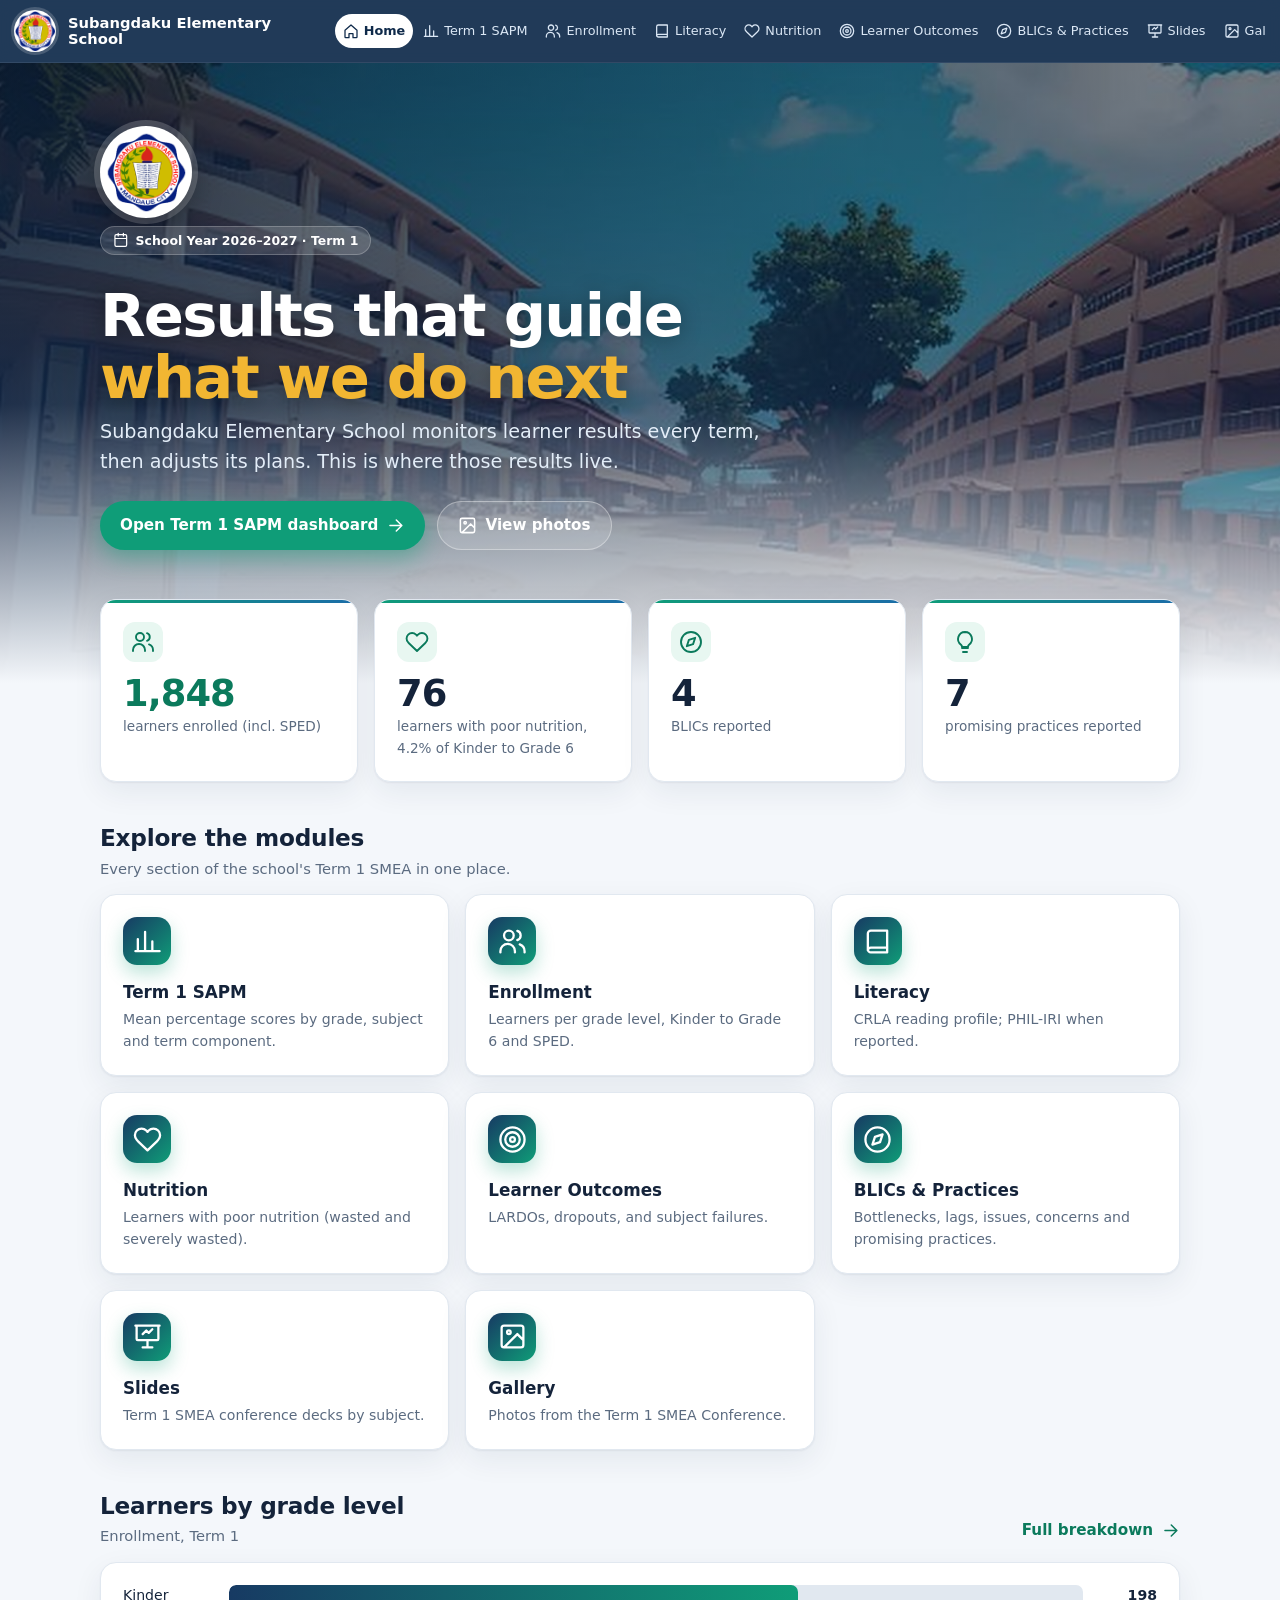
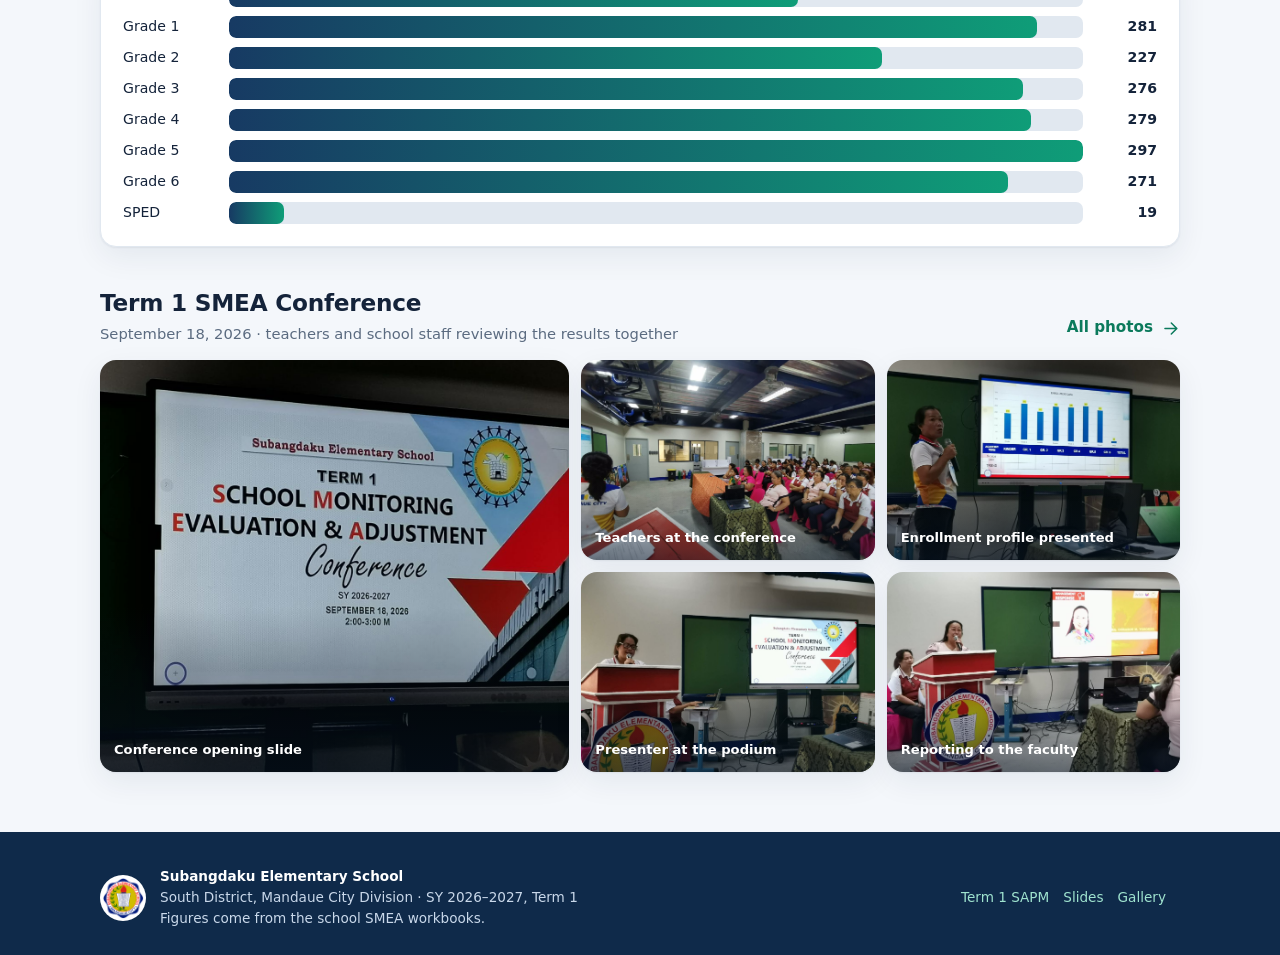
==== index.html @ 545366ac "Redesign: facade hero, SVG icons, sticky glass header, scroll/count-up/bar animations, lightbox gall" ====
<!doctype html>
<html lang="en"><head><meta charset="utf-8"><meta name="viewport" content="width=device-width,initial-scale=1">
<title>Subangdaku ES SMEA</title><link rel="stylesheet" href="assets/style.css"></head>
<body data-page="home" data-root="">
<div id="banner"></div>
<main class="wrap" id="app"></main>
<script src="data/smea.js"></script><script src="assets/app.js"></script>
<script>
var D=SMEA, U=UI, lpnTot=D.lpn.rows.reduce(function(a,r){return a+r[2]+r[3]},0);
var tiles=[
 ["chart","Term 1 SAPM","Mean percentage scores by grade, subject and term component.","sapm/index.html"],
 ["users","Enrollment","Learners per grade level, Kinder to Grade 6 and SPED.","enrollment.html"],
 ["book","Literacy","CRLA reading profile; PHIL-IRI when reported.","literacy.html"],
 ["heart","Nutrition","Learners with poor nutrition (wasted and severely wasted).","nutrition.html"],
 ["target","Learner Outcomes","LARDOs, dropouts, and subject failures.","outcomes.html"],
 ["compass","BLICs & Practices","Bottlenecks, lags, issues, concerns and promising practices.","practices.html"],
 ["slides","Slides","Term 1 SMEA conference decks by subject.","slides.html"],
 ["image","Gallery","Photos from the Term 1 SMEA Conference.","gallery.html"]
];
document.getElementById("banner").innerHTML=
 '<section class="banner" style="margin:0"><div class="wrap"><img class="crest" src="assets/logo.png" alt="Subangdaku Elementary School seal">'+
 '<div><span class="pill">'+U.icon("cal")+'School Year 2026–2027 · Term 1</span></div>'+
 '<h1>Results that guide <em>what we do next</em></h1>'+
 '<p class="lead">'+U.esc(D.school)+' monitors learner results every term, then adjusts its plans. This is where those results live.</p>'+
 '<div class="cta"><a class="btn pri" href="sapm/index.html">Open Term 1 SAPM dashboard '+U.icon("arrow")+'</a><a class="btn sec" href="gallery.html">'+U.icon("image")+' View photos</a></div></div></section>';
document.getElementById("app").innerHTML=
 '<section class="grid g4 pull">'+
  U.stat(U.fmt(D.enrollment.total),"learners enrolled (incl. SPED)","accent","users")+
  U.stat(U.fmt(lpnTot),"learners with poor nutrition, "+U.pct(lpnTot,D.lpn.enrolment)+" of Kinder to Grade 6","","heart")+
  U.stat(D.blics.length,"BLICs reported","","compass")+
  U.stat(D.practices.length,"promising practices reported","","bulb")+
 '</section>'+
 '<div class="sec-h"><div><h2>Explore the modules</h2><p>Every section of the school\'s Term 1 SMEA in one place.</p></div></div>'+
 '<section class="grid g3" style="margin-top:0">'+tiles.map(function(t){
   return '<a class="card tile" href="'+t[3]+'"><span class="ic">'+U.icon(t[0])+'</span><span class="go">'+U.icon("arrow")+'</span><h3>'+t[1]+'</h3><p>'+t[2]+'</p></a>';
 }).join("")+'</section>'+
 '<div class="sec-h"><div><h2>Learners by grade level</h2><p>Enrollment, '+U.esc(D.term)+'</p></div><a class="btn" style="color:var(--emerald-d);padding:6px 0" href="enrollment.html">Full breakdown '+U.icon("arrow")+'</a></div>'+
 '<section class="card" style="margin-top:0">'+U.bars(D.enrollment.levels)+'</section>'+
 '<div class="sec-h"><div><h2>Term 1 SMEA Conference</h2><p>September 18, 2026 · teachers and school staff reviewing the results together</p></div><a class="btn" style="color:var(--emerald-d);padding:6px 0" href="gallery.html">All photos '+U.icon("arrow")+'</a></div>'+
 '<section class="band" style="margin-top:0">'+
  [["02","Conference opening slide"],["09","Teachers at the conference"],["06","Enrollment profile presented"],["03","Presenter at the podium"],["10","Reporting to the faculty"]].map(function(p){
    return '<a href="assets/photos/conference-'+p[0]+'.jpg"><img loading="lazy" src="assets/photos/conference-'+p[0]+'.jpg" alt="'+p[1]+'"><span class="cap">'+p[1]+'</span></a>';
  }).join("")+'</section>';
</script></body></html>
---- assets/style.css ----
:root{
  --navy:#0f2a4a; --navy-2:#173a63; --emerald:#0f9d78; --emerald-d:#0b7a5c; --gold:#f2b632;
  --bg:#f4f7fb; --card:#ffffff; --ink:#14233a; --mute:#5b6b80; --line:#e1e8f0;
  --warn:#c2410c; --warn-bg:#fff4ec; --ok-bg:#e8f7f1; --glass:rgba(255,255,255,.78);
  --c1:#c0392b; --c2:#e67e22; --c3:#e0b400; --c4:#2a9d8f; --c5:#1b6ca8;
  --radius:16px; --shadow:0 1px 2px rgba(15,42,74,.06),0 10px 30px rgba(15,42,74,.07);
  --shadow-lg:0 2px 4px rgba(15,42,74,.08),0 18px 44px rgba(15,42,74,.14);
}
@media (prefers-color-scheme:dark){
  :root{--bg:#0b1624;--card:#12233a;--ink:#e8eef6;--mute:#9db0c7;--line:#223650;--warn-bg:#3a2415;--ok-bg:#0f2f27;--navy:#071425;--glass:rgba(18,35,58,.8)}
}
*{box-sizing:border-box}
html{scroll-behavior:smooth}
body{margin:0;font-family:Inter,system-ui,-apple-system,"Segoe UI",Roboto,sans-serif;background:var(--bg);color:var(--ink);line-height:1.55}
a{color:var(--emerald-d)}
svg.i{width:1.25em;height:1.25em;fill:none;stroke:currentColor;stroke-width:1.9;stroke-linecap:round;stroke-linejoin:round;flex:none;vertical-align:-.22em}

/* header */
.top{position:sticky;top:0;z-index:50;background:rgba(15,42,74,.92);backdrop-filter:blur(10px);-webkit-backdrop-filter:blur(10px);color:#fff;border-bottom:1px solid rgba(255,255,255,.08)}
.top .wrap{max-width:1360px;display:flex;align-items:center;justify-content:space-between;gap:14px;padding:10px 20px}
.brand{display:flex;align-items:center;gap:12px;color:#fff;text-decoration:none;min-width:0}
.brand .mark{width:42px;height:42px;border-radius:50%;background:#fff;display:grid;place-items:center;overflow:hidden;flex:none;box-shadow:0 0 0 3px rgba(255,255,255,.18)}
.brand .mark img{width:100%;height:100%;object-fit:contain}
.brand b{display:block;font-size:1rem;line-height:1.1}
.brand small{opacity:.78;font-size:.72rem;display:block;white-space:nowrap;overflow:hidden;text-overflow:ellipsis}
nav{display:flex;gap:2px;overflow-x:auto;scrollbar-width:none}
nav::-webkit-scrollbar{display:none}
nav a{color:#dbe7f5;text-decoration:none;padding:7px 11px;border-radius:999px;font-size:.84rem;white-space:nowrap;display:inline-flex;align-items:center;gap:6px;transition:background .2s,color .2s}
nav a svg{width:1.05em;height:1.05em}
nav a:hover{background:rgba(255,255,255,.14)}
nav a.on{background:#fff;color:var(--navy);font-weight:600}
.brand small{display:none}
@media(max-width:1260px){.top .wrap{flex-direction:column;align-items:stretch;gap:8px}nav{padding-bottom:2px}}
@media(max-width:620px){nav a span{display:none}nav a{padding:9px 12px}nav a.on span{display:inline}}
.wrap{max-width:1120px;margin:0 auto;padding:0 20px}

/* page hero banner */
.hero{position:relative;margin:22px 0 6px;border-radius:22px;overflow:hidden;color:#fff;padding:34px 32px 36px;min-height:170px;background:var(--navy);box-shadow:var(--shadow-lg);isolation:isolate}
.hero::before{content:"";position:absolute;inset:0;z-index:-2;background:var(--img) center 60%/cover;transform:scale(1.04);animation:kb 18s ease-in-out infinite alternate}
.hero::after{content:"";position:absolute;inset:0;z-index:-1;background:linear-gradient(100deg,rgba(15,42,74,.95) 0%,rgba(15,42,74,.78) 48%,rgba(15,157,120,.35) 100%)}
.hero .ico{position:absolute;right:28px;top:50%;transform:translateY(-50%);opacity:.16;width:150px;height:150px;stroke-width:1.2}
.hero h1{margin:0 0 6px;font-size:clamp(1.7rem,3.8vw,2.5rem);letter-spacing:-.02em;line-height:1.15}
.hero p{margin:0;color:#d5e3f3;max-width:62ch}
.pill{display:inline-flex;align-items:center;gap:7px;background:rgba(255,255,255,.14);color:#fff;border:1px solid rgba(255,255,255,.22);border-radius:999px;padding:4px 12px;font-size:.78rem;font-weight:600;margin-bottom:12px}
.hero>*:not(.ico){animation:rise .8s cubic-bezier(.2,.7,.2,1) both}
.hero h1{animation-delay:.12s!important}.hero p{animation-delay:.24s!important}

/* home banner */
.banner{position:relative;color:#fff;min-height:min(78vh,620px);display:flex;align-items:center;overflow:hidden;isolation:isolate;background:var(--navy)}
.banner::before{content:"";position:absolute;inset:0;z-index:-2;background:url(facade.jpg) center 55%/cover;animation:kb 22s ease-in-out infinite alternate}
.banner::after{content:"";position:absolute;inset:0;z-index:-1;background:linear-gradient(180deg,rgba(7,20,37,.55) 0%,rgba(15,42,74,.62) 55%,var(--bg) 100%),linear-gradient(90deg,rgba(15,42,74,.7),rgba(15,42,74,0) 70%)}
.banner .wrap{padding-top:50px;padding-bottom:120px;width:100%}
.banner .crest{width:92px;height:92px;border-radius:50%;background:#fff;padding:5px;box-shadow:0 10px 30px rgba(0,0,0,.35),0 0 0 6px rgba(255,255,255,.2);animation:float 5s ease-in-out infinite,pop .9s cubic-bezier(.3,1.4,.5,1) both}
.banner h1{margin:18px 0 8px;font-size:clamp(2rem,5.6vw,3.7rem);line-height:1.05;letter-spacing:-.03em;max-width:15ch;text-shadow:0 2px 20px rgba(0,0,0,.35)}
.banner h1 em{font-style:normal;color:var(--gold)}
.banner p.lead{margin:0 0 24px;font-size:clamp(1rem,2vw,1.2rem);max-width:56ch;color:#e3edf8}
.banner .pill{animation:rise .8s .1s both}
.banner h1{animation:rise .9s .2s both}.banner p.lead{animation:rise .9s .35s both}.banner .cta{animation:rise .9s .5s both}
.cta{display:flex;gap:12px;flex-wrap:wrap}
.btn{display:inline-flex;align-items:center;gap:8px;padding:12px 20px;border-radius:999px;font-weight:600;text-decoration:none;font-size:.95rem;transition:transform .2s,box-shadow .2s,background .2s}
.btn.pri{background:var(--emerald);color:#fff;box-shadow:0 8px 22px rgba(15,157,120,.45)}
.btn.pri:hover{background:#12b58a;transform:translateY(-2px)}
.btn.sec{background:rgba(255,255,255,.14);color:#fff;border:1px solid rgba(255,255,255,.35);backdrop-filter:blur(6px)}
.btn.sec:hover{background:rgba(255,255,255,.26);transform:translateY(-2px)}
.pull{margin-top:-84px;position:relative;z-index:2}

/* cards & grids */
.grid{display:grid;gap:16px}
.g4{grid-template-columns:repeat(auto-fit,minmax(210px,1fr))}
.g3{grid-template-columns:repeat(auto-fit,minmax(290px,1fr))}
.g2{grid-template-columns:repeat(auto-fit,minmax(340px,1fr))}
.card{background:var(--card);border:1px solid var(--line);border-radius:var(--radius);padding:22px;box-shadow:var(--shadow)}
.card h2,.card h3{margin:0 0 4px;font-size:1.08rem}
.card .sub{color:var(--mute);font-size:.85rem;margin:0 0 14px}
.stat{position:relative;overflow:hidden}
.stat .n{font-size:2.3rem;font-weight:800;letter-spacing:-.025em;line-height:1.1}
.stat .l{color:var(--mute);font-size:.85rem;margin-top:2px}
.stat .si{width:40px;height:40px;border-radius:12px;display:grid;place-items:center;background:var(--ok-bg);color:var(--emerald-d);margin-bottom:12px;font-size:1.2rem}
.stat.accent .n{color:var(--emerald-d)}
.stat::after{content:"";position:absolute;left:0;top:0;width:100%;height:3px;background:linear-gradient(90deg,var(--emerald),var(--c5))}
section{margin:26px 0}
.sec-h{flex-wrap:wrap;display:flex;align-items:end;justify-content:space-between;gap:12px;margin:38px 0 14px}
.sec-h h2{margin:0;font-size:1.45rem;letter-spacing:-.01em}
.sec-h p{margin:2px 0 0;color:var(--mute);font-size:.92rem}
.tile{display:block;text-decoration:none;color:inherit;transition:transform .25s,border-color .25s,box-shadow .25s;position:relative;overflow:hidden}
.tile:hover{transform:translateY(-5px);border-color:var(--emerald);box-shadow:var(--shadow-lg)}
.tile .ic{width:48px;height:48px;border-radius:14px;display:grid;place-items:center;font-size:1.45rem;color:#fff;background:linear-gradient(135deg,var(--navy-2),var(--emerald));box-shadow:0 8px 18px rgba(15,157,120,.28);transition:transform .3s}
.tile:hover .ic{transform:rotate(-6deg) scale(1.08)}
.tile h3{margin:14px 0 4px;font-size:1.05rem}
.tile p{margin:0;color:var(--mute);font-size:.88rem}
.tile .go{position:absolute;right:18px;top:20px;color:var(--mute);opacity:0;transform:translateX(-6px);transition:.25s}
.tile:hover .go{opacity:1;transform:none;color:var(--emerald-d)}
.tag{font-size:.72rem;border-radius:6px;padding:2px 8px;font-weight:600;background:var(--line);color:var(--mute)}
.tag.live{background:var(--ok-bg);color:var(--emerald-d)}
.tag.soon{background:var(--warn-bg);color:var(--warn)}

/* photo band */
.band{display:grid;grid-template-columns:1.6fr 1fr 1fr;grid-template-rows:200px 200px;gap:12px}
.band a{position:relative;border-radius:16px;overflow:hidden;display:block;box-shadow:var(--shadow)}
.band a:first-child{grid-row:span 2}
.band img{width:100%;height:100%;object-fit:cover;display:block;transition:transform .6s}
.band a:hover img{transform:scale(1.07)}
.band a::after{content:"";position:absolute;inset:0;background:linear-gradient(180deg,transparent 60%,rgba(7,20,37,.55))}
.band figcaption,.band span.cap{position:absolute;left:14px;bottom:12px;z-index:1;color:#fff;font-size:.82rem;font-weight:600}
@media(max-width:720px){.band{grid-template-columns:1fr 1fr;grid-template-rows:180px 150px 150px}.band a:first-child{grid-row:auto;grid-column:span 2}}

/* bars */
.bars{display:grid;gap:9px}
.bar{display:grid;grid-template-columns:96px 1fr 64px;align-items:center;gap:10px;font-size:.88rem}
.bar .track{background:var(--line);border-radius:7px;height:22px;overflow:hidden}
.bar .fill{height:100%;background:linear-gradient(90deg,var(--navy-2),var(--emerald));border-radius:7px}
.bar .v{text-align:right;font-variant-numeric:tabular-nums;font-weight:600}
.stack{display:flex;height:28px;border-radius:7px;overflow:hidden;background:var(--line)}
.stack span{display:block;height:100%}
.legend{display:flex;flex-wrap:wrap;gap:6px 14px;margin-top:10px;font-size:.8rem;color:var(--mute)}
.legend i{display:inline-block;width:10px;height:10px;border-radius:3px;margin-right:6px;vertical-align:-1px}
.crla-row{margin-bottom:18px}
.crla-row h4{margin:0 0 6px;font-size:.92rem}
.crla-row .nums{display:flex;flex-wrap:wrap;gap:4px 14px;font-size:.8rem;color:var(--mute);margin-top:6px}
table{width:100%;border-collapse:collapse;font-size:.88rem}
th,td{padding:9px 10px;border-bottom:1px solid var(--line);text-align:left;vertical-align:top}
th{font-size:.76rem;text-transform:uppercase;letter-spacing:.04em;color:var(--mute)}
tbody tr{transition:background .15s}tbody tr:hover{background:var(--ok-bg)}
td.num,th.num{text-align:right;font-variant-numeric:tabular-nums}
.note{background:var(--warn-bg);border-left:4px solid var(--warn);border-radius:8px;padding:12px 14px;font-size:.85rem;margin:14px 0}
.empty{color:var(--mute);font-style:italic}
.prio{font-weight:700;font-size:.75rem;padding:2px 8px;border-radius:6px}
.prio.High{background:#fde4e0;color:#a32d1e}.prio.Medium{background:#fdf0cf;color:#8a6500}
.item{border-top:1px solid var(--line);padding:14px 0}
.item:first-child{border-top:0}
.item h4{margin:0 0 6px;font-size:.95rem}
.kv{display:grid;grid-template-columns:150px 1fr;gap:4px 12px;font-size:.85rem;color:var(--mute)}
.kv b{color:var(--ink);font-weight:600}
.files a{display:flex;justify-content:space-between;align-items:center;gap:12px;padding:12px 8px;border-bottom:1px solid var(--line);text-decoration:none;color:var(--ink);border-radius:8px;transition:background .15s,padding .2s}
.files a:hover{color:var(--emerald-d);background:var(--ok-bg);padding-left:14px}
.files a span::before{content:"";display:inline-block;width:8px;height:8px;border-radius:50%;background:var(--emerald);margin-right:10px}
.files small{color:var(--mute)}

/* gallery + lightbox */
.gal{display:grid;grid-template-columns:repeat(auto-fill,minmax(260px,1fr));gap:12px}
.gal a{display:block;border-radius:14px;overflow:hidden;box-shadow:var(--shadow)}
.gal img{width:100%;aspect-ratio:4/3;object-fit:cover;display:block;transition:transform .5s}
.gal a:hover img{transform:scale(1.06)}
.lb{position:fixed;inset:0;z-index:100;background:rgba(5,12,22,.92);display:none;align-items:center;justify-content:center;padding:24px}
.lb.on{display:flex;animation:fade .25s}
.lb img{max-width:100%;max-height:86vh;border-radius:10px;box-shadow:0 20px 60px rgba(0,0,0,.6)}
.lb button{position:absolute;background:rgba(255,255,255,.14);color:#fff;border:0;width:46px;height:46px;border-radius:50%;font-size:1.4rem;cursor:pointer}
.lb button:hover{background:rgba(255,255,255,.3)}
.lb .x{top:18px;right:18px}.lb .p{left:18px;top:50%}.lb .nx{right:18px;top:50%}
.lb .cap{position:absolute;bottom:18px;left:0;right:0;text-align:center;color:#dbe7f5;font-size:.9rem}

/* footer */
footer.site{margin-top:60px;background:var(--navy);color:#c9d8ea;padding:34px 0 26px;font-size:.85rem}
footer.site .wrap{display:flex;gap:22px;align-items:center;flex-wrap:wrap;justify-content:space-between}
footer.site img{width:46px;height:46px;border-radius:50%;background:#fff;padding:2px}
footer.site .fl{display:flex;gap:14px;align-items:center}
footer.site b{color:#fff;display:block}
footer.site a{color:#9fe3cf;text-decoration:none;margin-right:14px}
footer.site a:hover{text-decoration:underline}

/* motion */
@keyframes rise{from{opacity:0;transform:translateY(22px)}to{opacity:1;transform:none}}
@keyframes pop{from{opacity:0;transform:scale(.6)}to{opacity:1;transform:none}}
@keyframes float{0%,100%{translate:0 0}50%{translate:0 -8px}}
@keyframes kb{from{transform:scale(1.04)}to{transform:scale(1.14) translate(-1.2%,-1%)}}
@keyframes fade{from{opacity:0}to{opacity:1}}
.js .rv{opacity:0;transform:translateY(24px);transition:opacity .7s cubic-bezier(.2,.7,.2,1),transform .7s cubic-bezier(.2,.7,.2,1)}
.js .rv.in{opacity:1;transform:none}
.js .bar .fill{transform:scaleX(0);transform-origin:left;transition:transform 1.1s cubic-bezier(.2,.7,.2,1) .25s}
.js .in .bar .fill{transform:none}
.js .stack{clip-path:inset(0 100% 0 0);transition:clip-path 1.3s cubic-bezier(.2,.7,.2,1) .25s}
.js .in .stack{clip-path:inset(0 0 0 0)}
@media(max-width:560px){.bar{grid-template-columns:76px 1fr 54px}.kv{grid-template-columns:1fr}.hero{padding:26px 22px}.hero .ico{display:none}}
@media(prefers-reduced-motion:reduce){*,*::before,*::after{animation:none!important;transition:none!important}.js .rv{opacity:1;transform:none}.js .bar .fill{transform:none}.js .stack{clip-path:none}}
.card table{display:block;overflow-x:auto;white-space:nowrap}@media(min-width:700px){.card table{display:table;white-space:normal}}
@media(min-width:700px){nav a{padding:7px 8px;font-size:.8rem;gap:5px}nav a svg{width:1em;height:1em}.brand b{font-size:.92rem}.top .wrap{padding:10px 14px}}
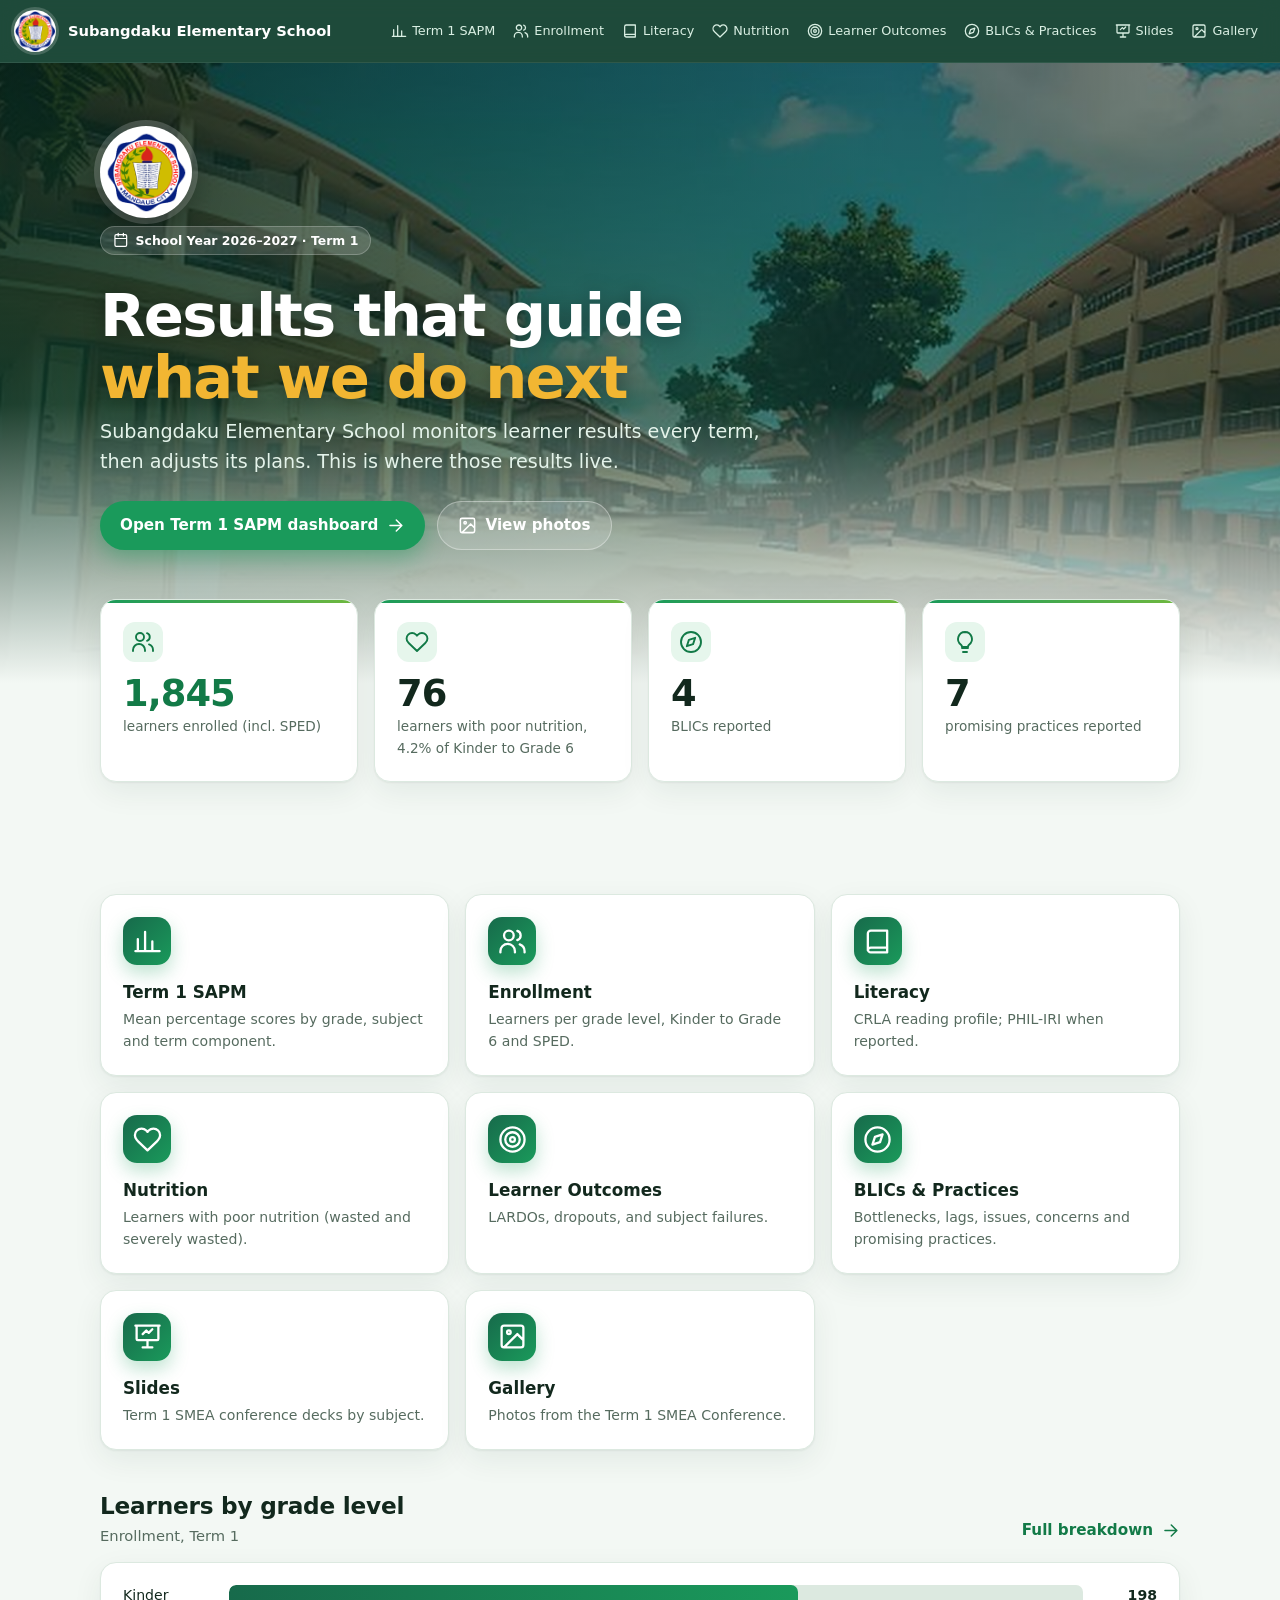
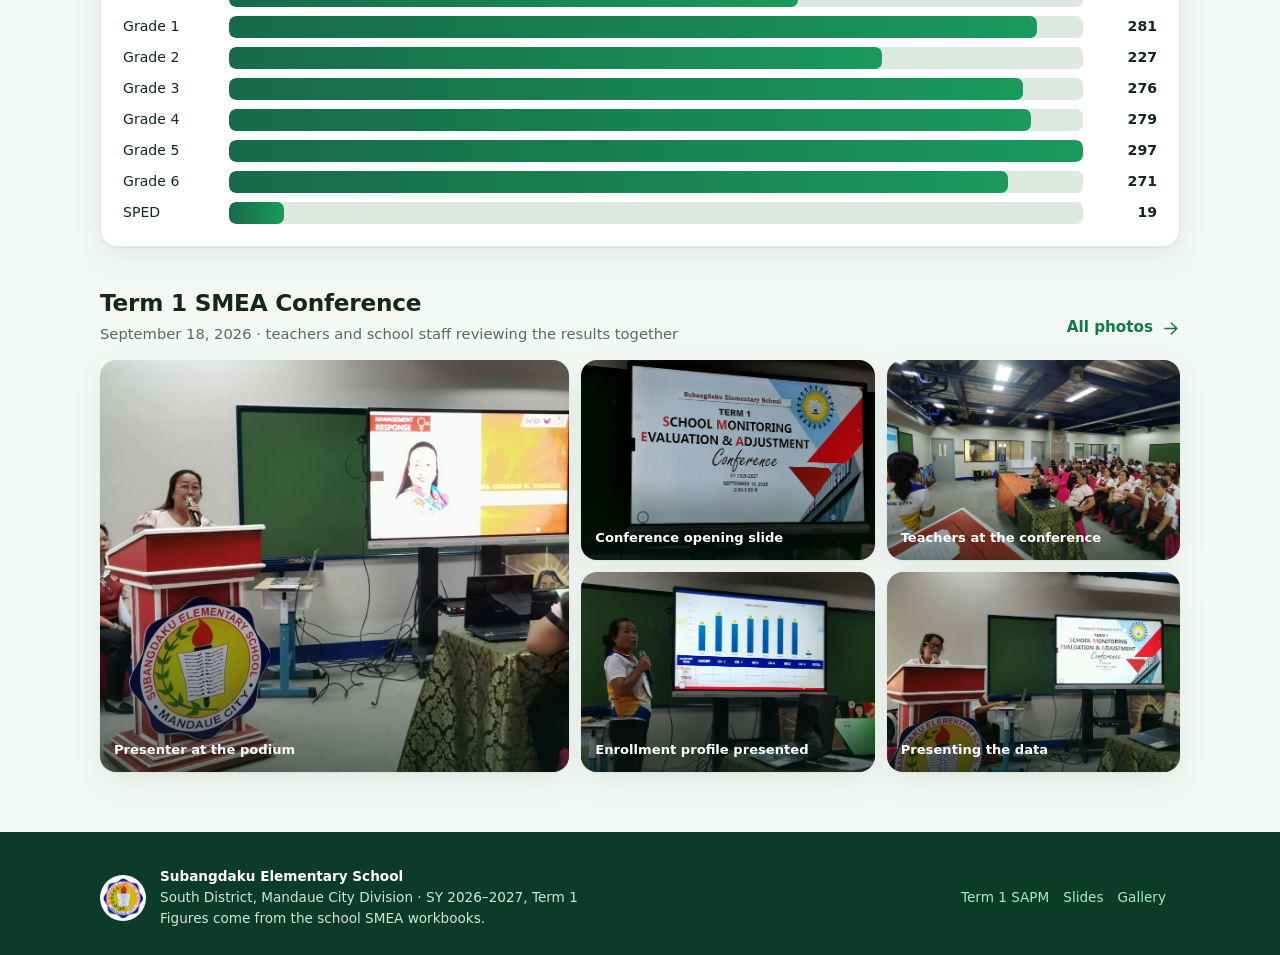
==== commit bf17d63d: "Green theme, Home button on every page, conference photo as BLICs banner and first photo Co-Authored" ====
--- a/index.html
+++ b/index.html
@@ -38,7 +38,7 @@
  '<section class="card" style="margin-top:0">'+U.bars(D.enrollment.levels)+'</section>'+
  '<div class="sec-h"><div><h2>Term 1 SMEA Conference</h2><p>September 18, 2026 · teachers and school staff reviewing the results together</p></div><a class="btn" style="color:var(--emerald-d);padding:6px 0" href="gallery.html">All photos '+U.icon("arrow")+'</a></div>'+
  '<section class="band" style="margin-top:0">'+
-  [["02","Conference opening slide"],["09","Teachers at the conference"],["06","Enrollment profile presented"],["03","Presenter at the podium"],["10","Reporting to the faculty"]].map(function(p){
+  [["10","Presenter at the podium"],["02","Conference opening slide"],["09","Teachers at the conference"],["06","Enrollment profile presented"],["03","Presenting the data"]].map(function(p){
     return '<a href="assets/photos/conference-'+p[0]+'.jpg"><img loading="lazy" src="assets/photos/conference-'+p[0]+'.jpg" alt="'+p[1]+'"><span class="cap">'+p[1]+'</span></a>';
   }).join("")+'</section>';
 </script></body></html>
--- a/assets/style.css
+++ b/assets/style.css
@@ -1,13 +1,13 @@
 :root{
-  --navy:#0f2a4a; --navy-2:#173a63; --emerald:#0f9d78; --emerald-d:#0b7a5c; --gold:#f2b632;
-  --bg:#f4f7fb; --card:#ffffff; --ink:#14233a; --mute:#5b6b80; --line:#e1e8f0;
-  --warn:#c2410c; --warn-bg:#fff4ec; --ok-bg:#e8f7f1; --glass:rgba(255,255,255,.78);
-  --c1:#c0392b; --c2:#e67e22; --c3:#e0b400; --c4:#2a9d8f; --c5:#1b6ca8;
-  --radius:16px; --shadow:0 1px 2px rgba(15,42,74,.06),0 10px 30px rgba(15,42,74,.07);
-  --shadow-lg:0 2px 4px rgba(15,42,74,.08),0 18px 44px rgba(15,42,74,.14);
+  --navy:#0c3b2a; --navy-2:#176a4b; --emerald:#1a9a5b; --emerald-d:#127a47; --gold:#f2b632;
+  --bg:#f3f8f4; --card:#ffffff; --ink:#12281d; --mute:#566b5f; --line:#dce9e0;
+  --warn:#c2410c; --warn-bg:#fff4ec; --ok-bg:#e6f6ec; --glass:rgba(255,255,255,.78);
+  --c1:#c0392b; --c2:#e67e22; --c3:#e0b400; --c4:#2a9d8f; --c5:#6fb83f;
+  --radius:16px; --shadow:0 1px 2px rgba(12,59,42,.06),0 10px 30px rgba(12,59,42,.07);
+  --shadow-lg:0 2px 4px rgba(12,59,42,.08),0 18px 44px rgba(12,59,42,.14);
 }
 @media (prefers-color-scheme:dark){
-  :root{--bg:#0b1624;--card:#12233a;--ink:#e8eef6;--mute:#9db0c7;--line:#223650;--warn-bg:#3a2415;--ok-bg:#0f2f27;--navy:#071425;--glass:rgba(18,35,58,.8)}
+  :root{--bg:#0a1812;--card:#102319;--ink:#e6f3ec;--mute:#9fbbab;--line:#21402f;--warn-bg:#3a2415;--ok-bg:#0f2f22;--navy:#06170f;--glass:rgba(16,35,25,.8)}
 }
 *{box-sizing:border-box}
 html{scroll-behavior:smooth}
@@ -16,7 +16,7 @@
 svg.i{width:1.25em;height:1.25em;fill:none;stroke:currentColor;stroke-width:1.9;stroke-linecap:round;stroke-linejoin:round;flex:none;vertical-align:-.22em}
 
 /* header */
-.top{position:sticky;top:0;z-index:50;background:rgba(15,42,74,.92);backdrop-filter:blur(10px);-webkit-backdrop-filter:blur(10px);color:#fff;border-bottom:1px solid rgba(255,255,255,.08)}
+.top{position:sticky;top:0;z-index:50;background:rgba(12,59,42,.92);backdrop-filter:blur(10px);-webkit-backdrop-filter:blur(10px);color:#fff;border-bottom:1px solid rgba(255,255,255,.08)}
 .top .wrap{max-width:1360px;display:flex;align-items:center;justify-content:space-between;gap:14px;padding:10px 20px}
 .brand{display:flex;align-items:center;gap:12px;color:#fff;text-decoration:none;min-width:0}
 .brand .mark{width:42px;height:42px;border-radius:50%;background:#fff;display:grid;place-items:center;overflow:hidden;flex:none;box-shadow:0 0 0 3px rgba(255,255,255,.18)}
@@ -25,41 +25,50 @@
 .brand small{opacity:.78;font-size:.72rem;display:block;white-space:nowrap;overflow:hidden;text-overflow:ellipsis}
 nav{display:flex;gap:2px;overflow-x:auto;scrollbar-width:none}
 nav::-webkit-scrollbar{display:none}
-nav a{color:#dbe7f5;text-decoration:none;padding:7px 11px;border-radius:999px;font-size:.84rem;white-space:nowrap;display:inline-flex;align-items:center;gap:6px;transition:background .2s,color .2s}
+nav a{color:#d9efe3;text-decoration:none;padding:7px 11px;border-radius:999px;font-size:.84rem;white-space:nowrap;display:inline-flex;align-items:center;gap:6px;transition:background .2s,color .2s}
 nav a svg{width:1.05em;height:1.05em}
 nav a:hover{background:rgba(255,255,255,.14)}
 nav a.on{background:#fff;color:var(--navy);font-weight:600}
 .brand small{display:none}
-@media(max-width:1260px){.top .wrap{flex-direction:column;align-items:stretch;gap:8px}nav{padding-bottom:2px}}
-@media(max-width:620px){nav a span{display:none}nav a{padding:9px 12px}nav a.on span{display:inline}}
+.homebtn{flex:none;display:inline-flex;align-items:center;gap:7px;background:var(--gold);color:#1d2a10;font-weight:700;font-size:.85rem;text-decoration:none;padding:8px 16px;border-radius:999px;box-shadow:0 4px 14px rgba(0,0,0,.25);transition:transform .2s,background .2s}
+.homebtn:hover{background:#ffd25c;transform:translateY(-1px)}
+nav{flex:1 1 auto;min-width:0;justify-content:flex-end}
+@media(max-width:1260px){.top .wrap{gap:8px;flex-wrap:wrap}nav{justify-content:flex-start}.top .brand{order:1;flex:1 1 0}.brand b{font-size:.88rem;white-space:normal}.top .homebtn{order:2;margin-left:auto}.top nav{order:3;flex-basis:100%;padding-bottom:2px}}
+@media(max-width:620px){.homebtn span{display:none}.homebtn{padding:9px 12px}nav a span{display:none}nav a{padding:9px 12px}nav a.on span{display:inline}}
 .wrap{max-width:1120px;margin:0 auto;padding:0 20px}
 
 /* page hero banner */
 .hero{position:relative;margin:22px 0 6px;border-radius:22px;overflow:hidden;color:#fff;padding:34px 32px 36px;min-height:170px;background:var(--navy);box-shadow:var(--shadow-lg);isolation:isolate}
 .hero::before{content:"";position:absolute;inset:0;z-index:-2;background:var(--img) center 60%/cover;transform:scale(1.04);animation:kb 18s ease-in-out infinite alternate}
-.hero::after{content:"";position:absolute;inset:0;z-index:-1;background:linear-gradient(100deg,rgba(15,42,74,.95) 0%,rgba(15,42,74,.78) 48%,rgba(15,157,120,.35) 100%)}
+.hero::after{content:"";position:absolute;inset:0;z-index:-1;background:linear-gradient(100deg,rgba(12,59,42,.95) 0%,rgba(12,59,42,.78) 48%,rgba(26,154,91,.35) 100%)}
 .hero .ico{position:absolute;right:28px;top:50%;transform:translateY(-50%);opacity:.16;width:150px;height:150px;stroke-width:1.2}
 .hero h1{margin:0 0 6px;font-size:clamp(1.7rem,3.8vw,2.5rem);letter-spacing:-.02em;line-height:1.15}
-.hero p{margin:0;color:#d5e3f3;max-width:62ch}
+.hero p{margin:0;color:#d8efe2;max-width:62ch}
 .pill{display:inline-flex;align-items:center;gap:7px;background:rgba(255,255,255,.14);color:#fff;border:1px solid rgba(255,255,255,.22);border-radius:999px;padding:4px 12px;font-size:.78rem;font-weight:600;margin-bottom:12px}
 .hero>*:not(.ico){animation:rise .8s cubic-bezier(.2,.7,.2,1) both}
 .hero h1{animation-delay:.12s!important}.hero p{animation-delay:.24s!important}
 
+/* hero with a real photo behind it */
+.hero.photo{min-height:300px;display:flex;flex-direction:column;justify-content:flex-end}
+.hero.photo::before{background:var(--img) var(--pos,center 35%)/cover}
+.hero.photo::after{background:linear-gradient(0deg,rgba(12,59,42,.94) 0%,rgba(12,59,42,.62) 42%,rgba(12,59,42,.08) 100%)}
+.hero.photo .ico{display:none}
+
 /* home banner */
 .banner{position:relative;color:#fff;min-height:min(78vh,620px);display:flex;align-items:center;overflow:hidden;isolation:isolate;background:var(--navy)}
 .banner::before{content:"";position:absolute;inset:0;z-index:-2;background:url(facade.jpg) center 55%/cover;animation:kb 22s ease-in-out infinite alternate}
-.banner::after{content:"";position:absolute;inset:0;z-index:-1;background:linear-gradient(180deg,rgba(7,20,37,.55) 0%,rgba(15,42,74,.62) 55%,var(--bg) 100%),linear-gradient(90deg,rgba(15,42,74,.7),rgba(15,42,74,0) 70%)}
+.banner::after{content:"";position:absolute;inset:0;z-index:-1;background:linear-gradient(180deg,rgba(5,26,18,.55) 0%,rgba(12,59,42,.62) 55%,var(--bg) 100%),linear-gradient(90deg,rgba(12,59,42,.7),rgba(12,59,42,0) 70%)}
 .banner .wrap{padding-top:50px;padding-bottom:120px;width:100%}
 .banner .crest{width:92px;height:92px;border-radius:50%;background:#fff;padding:5px;box-shadow:0 10px 30px rgba(0,0,0,.35),0 0 0 6px rgba(255,255,255,.2);animation:float 5s ease-in-out infinite,pop .9s cubic-bezier(.3,1.4,.5,1) both}
 .banner h1{margin:18px 0 8px;font-size:clamp(2rem,5.6vw,3.7rem);line-height:1.05;letter-spacing:-.03em;max-width:15ch;text-shadow:0 2px 20px rgba(0,0,0,.35)}
 .banner h1 em{font-style:normal;color:var(--gold)}
-.banner p.lead{margin:0 0 24px;font-size:clamp(1rem,2vw,1.2rem);max-width:56ch;color:#e3edf8}
+.banner p.lead{margin:0 0 24px;font-size:clamp(1rem,2vw,1.2rem);max-width:56ch;color:#e4f3ea}
 .banner .pill{animation:rise .8s .1s both}
 .banner h1{animation:rise .9s .2s both}.banner p.lead{animation:rise .9s .35s both}.banner .cta{animation:rise .9s .5s both}
 .cta{display:flex;gap:12px;flex-wrap:wrap}
 .btn{display:inline-flex;align-items:center;gap:8px;padding:12px 20px;border-radius:999px;font-weight:600;text-decoration:none;font-size:.95rem;transition:transform .2s,box-shadow .2s,background .2s}
-.btn.pri{background:var(--emerald);color:#fff;box-shadow:0 8px 22px rgba(15,157,120,.45)}
-.btn.pri:hover{background:#12b58a;transform:translateY(-2px)}
+.btn.pri{background:var(--emerald);color:#fff;box-shadow:0 8px 22px rgba(26,154,91,.45)}
+.btn.pri:hover{background:#22b86b;transform:translateY(-2px)}
 .btn.sec{background:rgba(255,255,255,.14);color:#fff;border:1px solid rgba(255,255,255,.35);backdrop-filter:blur(6px)}
 .btn.sec:hover{background:rgba(255,255,255,.26);transform:translateY(-2px)}
 .pull{margin-top:-84px;position:relative;z-index:2}
@@ -84,7 +93,7 @@
 .sec-h p{margin:2px 0 0;color:var(--mute);font-size:.92rem}
 .tile{display:block;text-decoration:none;color:inherit;transition:transform .25s,border-color .25s,box-shadow .25s;position:relative;overflow:hidden}
 .tile:hover{transform:translateY(-5px);border-color:var(--emerald);box-shadow:var(--shadow-lg)}
-.tile .ic{width:48px;height:48px;border-radius:14px;display:grid;place-items:center;font-size:1.45rem;color:#fff;background:linear-gradient(135deg,var(--navy-2),var(--emerald));box-shadow:0 8px 18px rgba(15,157,120,.28);transition:transform .3s}
+.tile .ic{width:48px;height:48px;border-radius:14px;display:grid;place-items:center;font-size:1.45rem;color:#fff;background:linear-gradient(135deg,var(--navy-2),var(--emerald));box-shadow:0 8px 18px rgba(26,154,91,.28);transition:transform .3s}
 .tile:hover .ic{transform:rotate(-6deg) scale(1.08)}
 .tile h3{margin:14px 0 4px;font-size:1.05rem}
 .tile p{margin:0;color:var(--mute);font-size:.88rem}
@@ -100,7 +109,7 @@
 .band a:first-child{grid-row:span 2}
 .band img{width:100%;height:100%;object-fit:cover;display:block;transition:transform .6s}
 .band a:hover img{transform:scale(1.07)}
-.band a::after{content:"";position:absolute;inset:0;background:linear-gradient(180deg,transparent 60%,rgba(7,20,37,.55))}
+.band a::after{content:"";position:absolute;inset:0;background:linear-gradient(180deg,transparent 60%,rgba(5,26,18,.55))}
 .band figcaption,.band span.cap{position:absolute;left:14px;bottom:12px;z-index:1;color:#fff;font-size:.82rem;font-weight:600}
 @media(max-width:720px){.band{grid-template-columns:1fr 1fr;grid-template-rows:180px 150px 150px}.band a:first-child{grid-row:auto;grid-column:span 2}}
 
@@ -147,15 +156,15 @@
 .lb button{position:absolute;background:rgba(255,255,255,.14);color:#fff;border:0;width:46px;height:46px;border-radius:50%;font-size:1.4rem;cursor:pointer}
 .lb button:hover{background:rgba(255,255,255,.3)}
 .lb .x{top:18px;right:18px}.lb .p{left:18px;top:50%}.lb .nx{right:18px;top:50%}
-.lb .cap{position:absolute;bottom:18px;left:0;right:0;text-align:center;color:#dbe7f5;font-size:.9rem}
+.lb .cap{position:absolute;bottom:18px;left:0;right:0;text-align:center;color:#d9efe3;font-size:.9rem}
 
 /* footer */
-footer.site{margin-top:60px;background:var(--navy);color:#c9d8ea;padding:34px 0 26px;font-size:.85rem}
+footer.site{margin-top:60px;background:var(--navy);color:#cfe6d9;padding:34px 0 26px;font-size:.85rem}
 footer.site .wrap{display:flex;gap:22px;align-items:center;flex-wrap:wrap;justify-content:space-between}
 footer.site img{width:46px;height:46px;border-radius:50%;background:#fff;padding:2px}
 footer.site .fl{display:flex;gap:14px;align-items:center}
 footer.site b{color:#fff;display:block}
-footer.site a{color:#9fe3cf;text-decoration:none;margin-right:14px}
+footer.site a{color:#a8ecc4;text-decoration:none;margin-right:14px}
 footer.site a:hover{text-decoration:underline}
 
 /* motion */
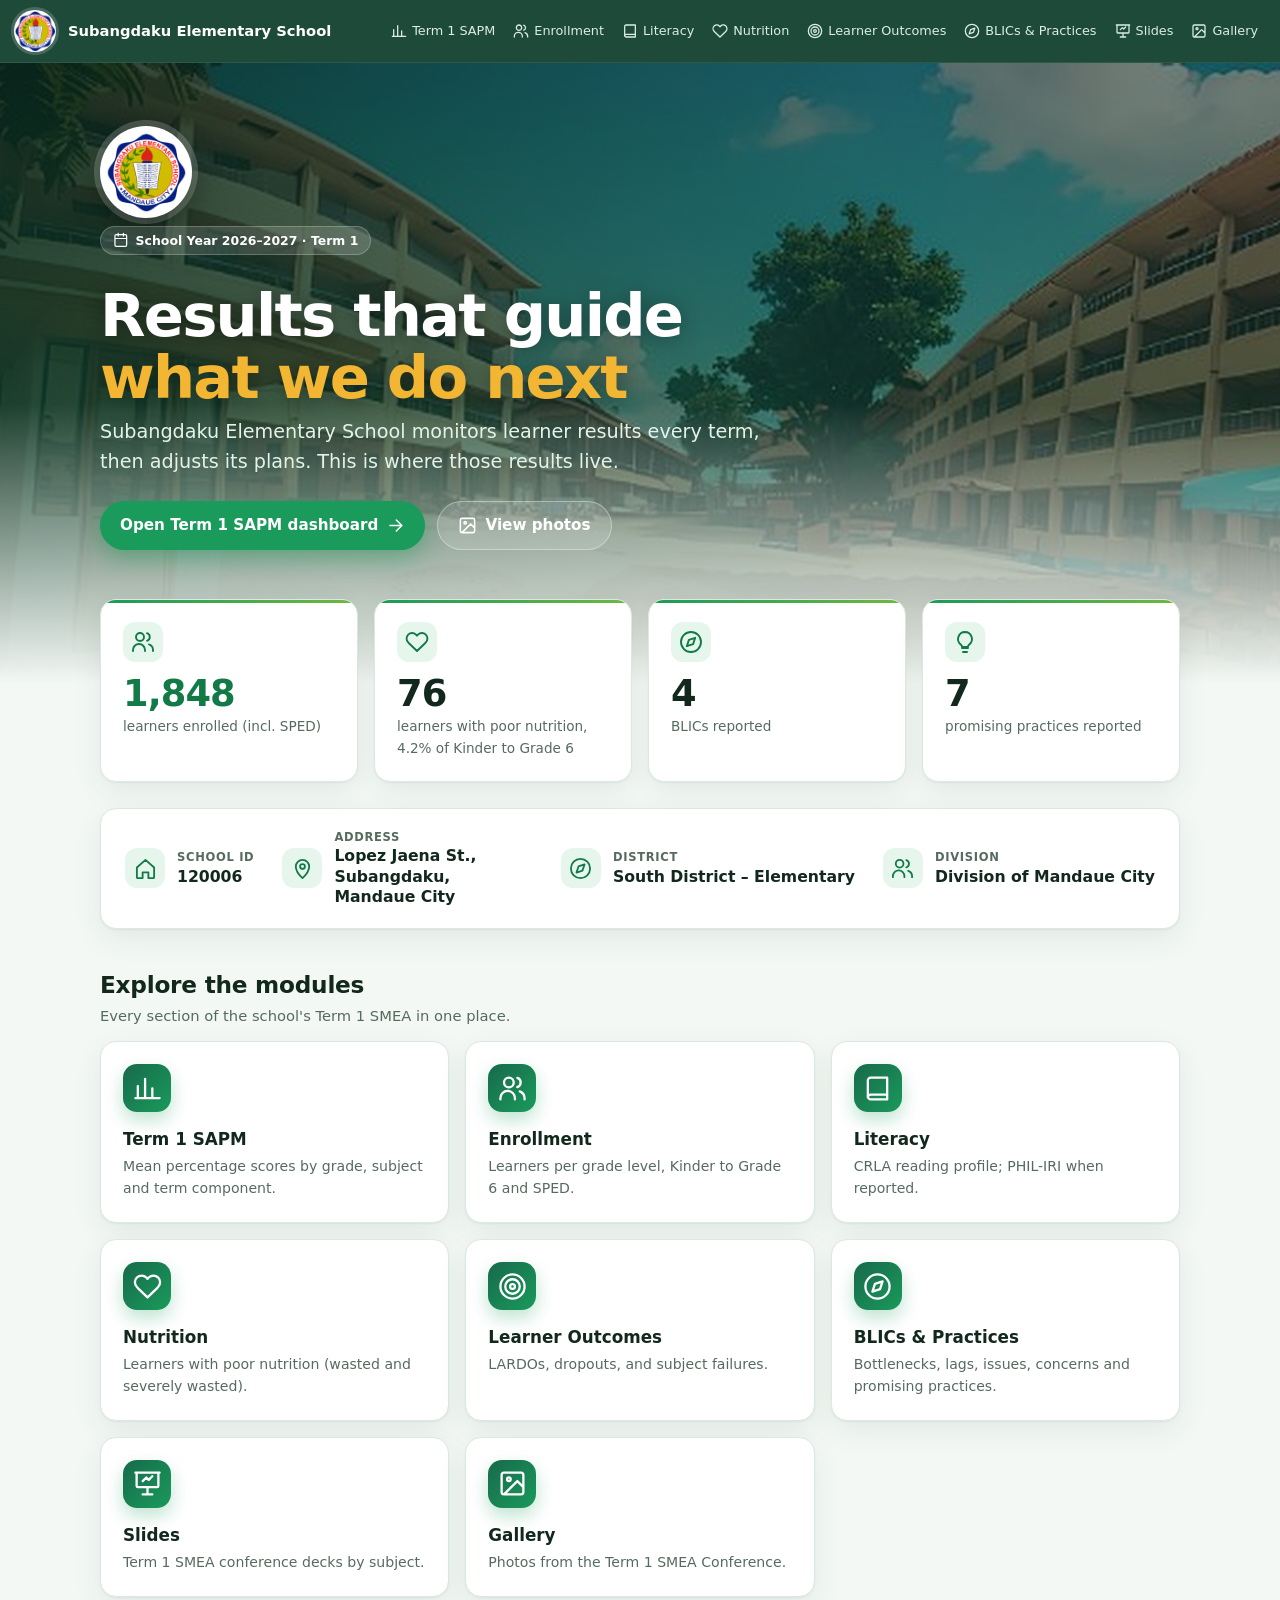
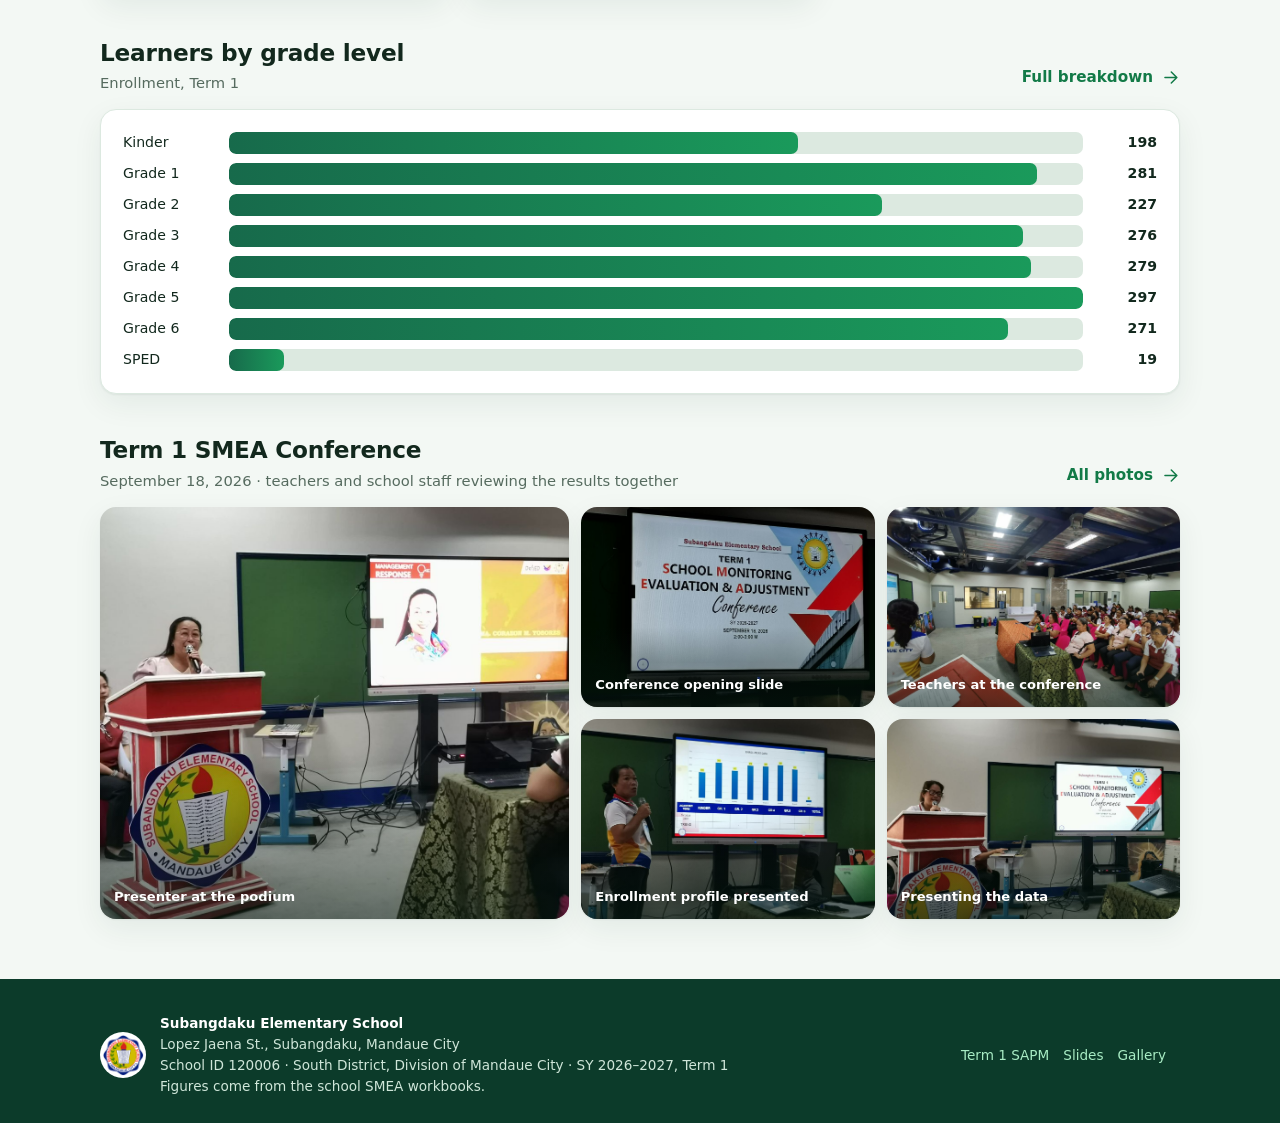
==== commit ee01c4e0: "Home: add school profile strip (ID 120006, address, district, division); footer details Co-Authored-" ====
--- a/index.html
+++ b/index.html
@@ -30,6 +30,10 @@
   U.stat(D.blics.length,"BLICs reported","","compass")+
   U.stat(D.practices.length,"promising practices reported","","bulb")+
  '</section>'+
+ '<section class="card profile" style="margin-top:0"><div class="pf"><span class="pi">'+U.icon("home")+'</span><div><small>School ID</small><b>'+U.esc(D.schoolId)+'</b></div></div>'+
+  '<div class="pf wide"><span class="pi">'+U.icon("pin")+'</span><div><small>Address</small><b>'+U.esc(D.address)+'</b></div></div>'+
+  '<div class="pf"><span class="pi">'+U.icon("compass")+'</span><div><small>District</small><b>'+U.esc(D.districtName)+' – '+U.esc(D.level)+'</b></div></div>'+
+  '<div class="pf"><span class="pi">'+U.icon("users")+'</span><div><small>Division</small><b>'+U.esc(D.division)+'</b></div></div></section>'+
  '<div class="sec-h"><div><h2>Explore the modules</h2><p>Every section of the school\'s Term 1 SMEA in one place.</p></div></div>'+
  '<section class="grid g3" style="margin-top:0">'+tiles.map(function(t){
    return '<a class="card tile" href="'+t[3]+'"><span class="ic">'+U.icon(t[0])+'</span><span class="go">'+U.icon("arrow")+'</span><h3>'+t[1]+'</h3><p>'+t[2]+'</p></a>';
--- a/assets/style.css
+++ b/assets/style.css
@@ -183,3 +183,13 @@
 @media(prefers-reduced-motion:reduce){*,*::before,*::after{animation:none!important;transition:none!important}.js .rv{opacity:1;transform:none}.js .bar .fill{transform:none}.js .stack{clip-path:none}}
 .card table{display:block;overflow-x:auto;white-space:nowrap}@media(min-width:700px){.card table{display:table;white-space:normal}}
 @media(min-width:700px){nav a{padding:7px 8px;font-size:.8rem;gap:5px}nav a svg{width:1em;height:1em}.brand b{font-size:.92rem}.top .wrap{padding:10px 14px}}
+
+/* school profile strip */
+.profile{display:grid;grid-template-columns:repeat(auto-fit,minmax(170px,1fr));gap:18px 22px;padding:20px 24px;margin-top:26px!important}
+.profile .pf{display:flex;align-items:center;gap:12px;min-width:0}
+.profile .pf.wide{grid-column:span 2}
+.profile .pi{flex:none;width:40px;height:40px;border-radius:12px;display:grid;place-items:center;background:var(--ok-bg);color:var(--emerald-d);font-size:1.15rem}
+.profile small{display:block;color:var(--mute);font-size:.72rem;text-transform:uppercase;letter-spacing:.06em;font-weight:600}
+.profile b{display:block;font-size:.98rem;line-height:1.3}
+@media(max-width:560px){.profile .pf.wide{grid-column:auto}}
+@media(min-width:1000px){.profile{grid-template-columns:auto minmax(0,1.5fr) auto auto;gap:18px 28px}.profile .pf.wide{grid-column:auto}}
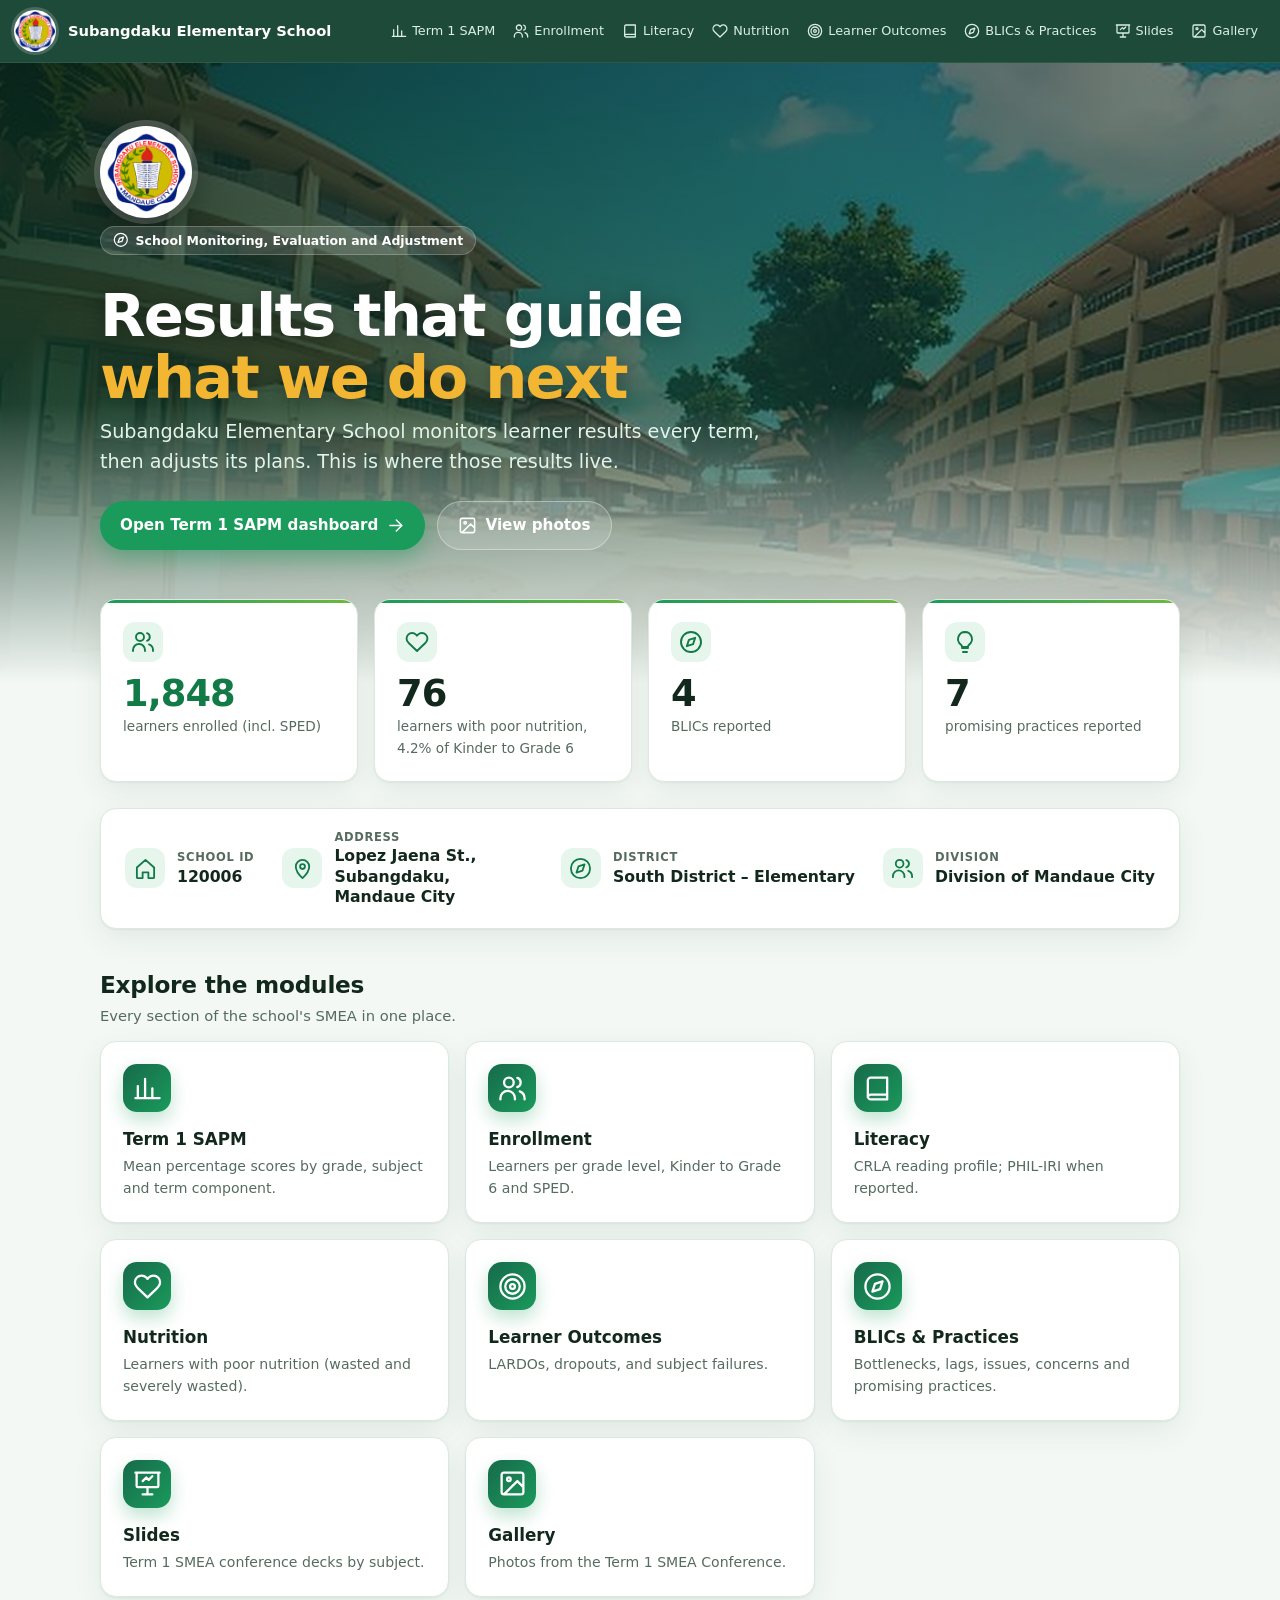
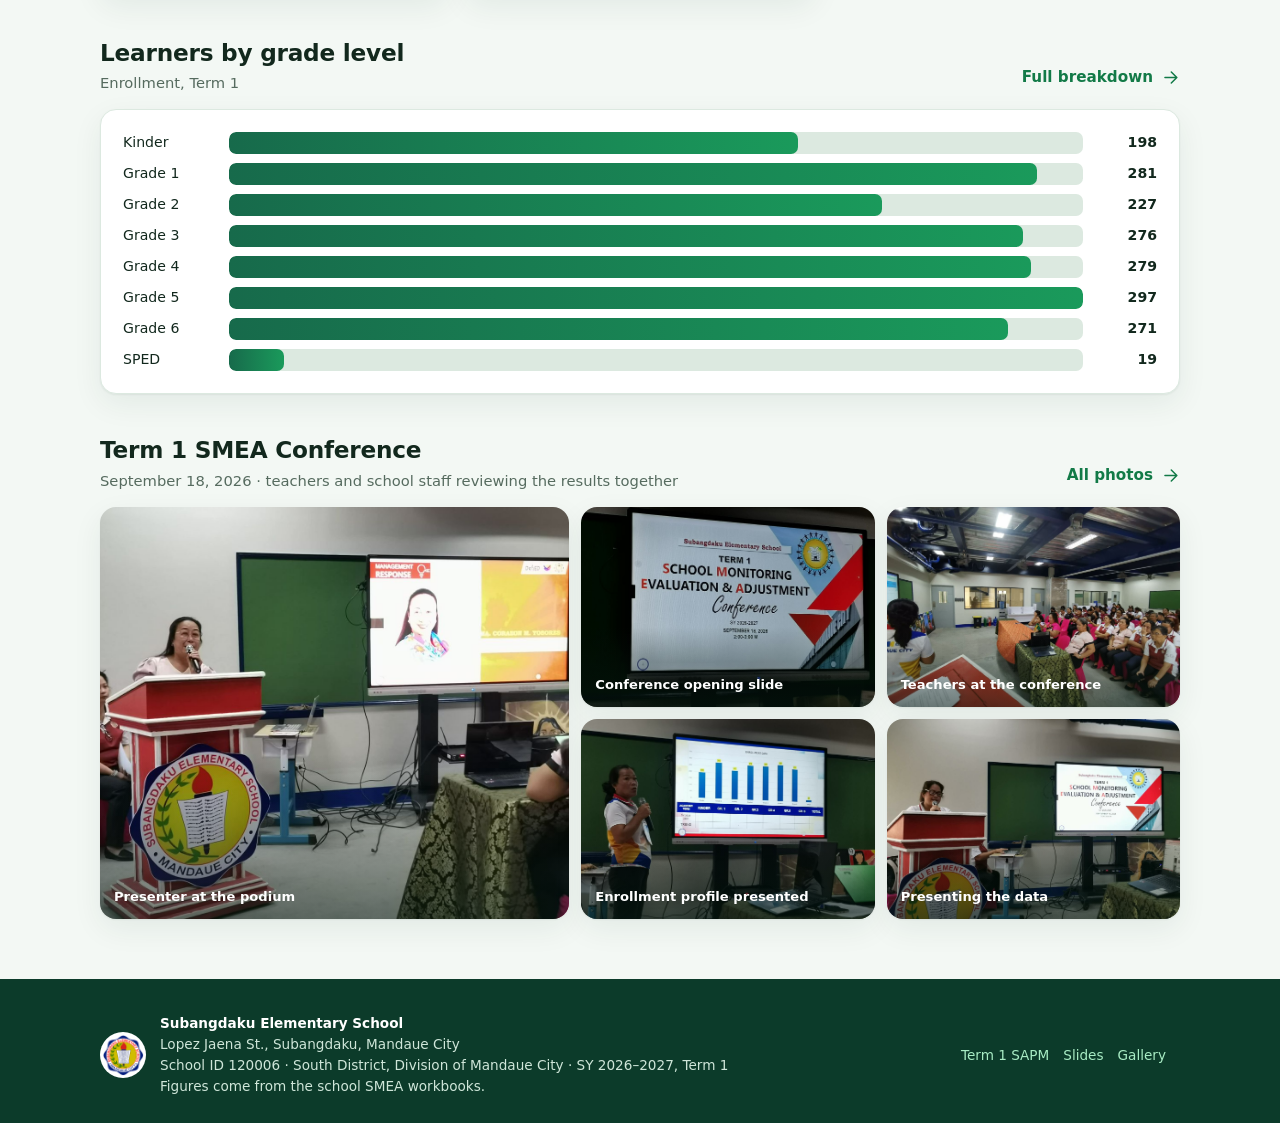
==== commit c2cf51c4: "Home: remove SY/term from banner pill and modules subtitle Co-Authored-By: Claude Sonnet 5.5 <norepl" ====
--- a/index.html
+++ b/index.html
@@ -19,7 +19,7 @@
 ];
 document.getElementById("banner").innerHTML=
  '<section class="banner" style="margin:0"><div class="wrap"><img class="crest" src="assets/logo.png" alt="Subangdaku Elementary School seal">'+
- '<div><span class="pill">'+U.icon("cal")+'School Year 2026–2027 · Term 1</span></div>'+
+ '<div><span class="pill">'+U.icon("compass")+'School Monitoring, Evaluation and Adjustment</span></div>'+
  '<h1>Results that guide <em>what we do next</em></h1>'+
  '<p class="lead">'+U.esc(D.school)+' monitors learner results every term, then adjusts its plans. This is where those results live.</p>'+
  '<div class="cta"><a class="btn pri" href="sapm/index.html">Open Term 1 SAPM dashboard '+U.icon("arrow")+'</a><a class="btn sec" href="gallery.html">'+U.icon("image")+' View photos</a></div></div></section>';
@@ -34,7 +34,7 @@
   '<div class="pf wide"><span class="pi">'+U.icon("pin")+'</span><div><small>Address</small><b>'+U.esc(D.address)+'</b></div></div>'+
   '<div class="pf"><span class="pi">'+U.icon("compass")+'</span><div><small>District</small><b>'+U.esc(D.districtName)+' – '+U.esc(D.level)+'</b></div></div>'+
   '<div class="pf"><span class="pi">'+U.icon("users")+'</span><div><small>Division</small><b>'+U.esc(D.division)+'</b></div></div></section>'+
- '<div class="sec-h"><div><h2>Explore the modules</h2><p>Every section of the school\'s Term 1 SMEA in one place.</p></div></div>'+
+ '<div class="sec-h"><div><h2>Explore the modules</h2><p>Every section of the school\'s SMEA in one place.</p></div></div>'+
  '<section class="grid g3" style="margin-top:0">'+tiles.map(function(t){
    return '<a class="card tile" href="'+t[3]+'"><span class="ic">'+U.icon(t[0])+'</span><span class="go">'+U.icon("arrow")+'</span><h3>'+t[1]+'</h3><p>'+t[2]+'</p></a>';
  }).join("")+'</section>'+
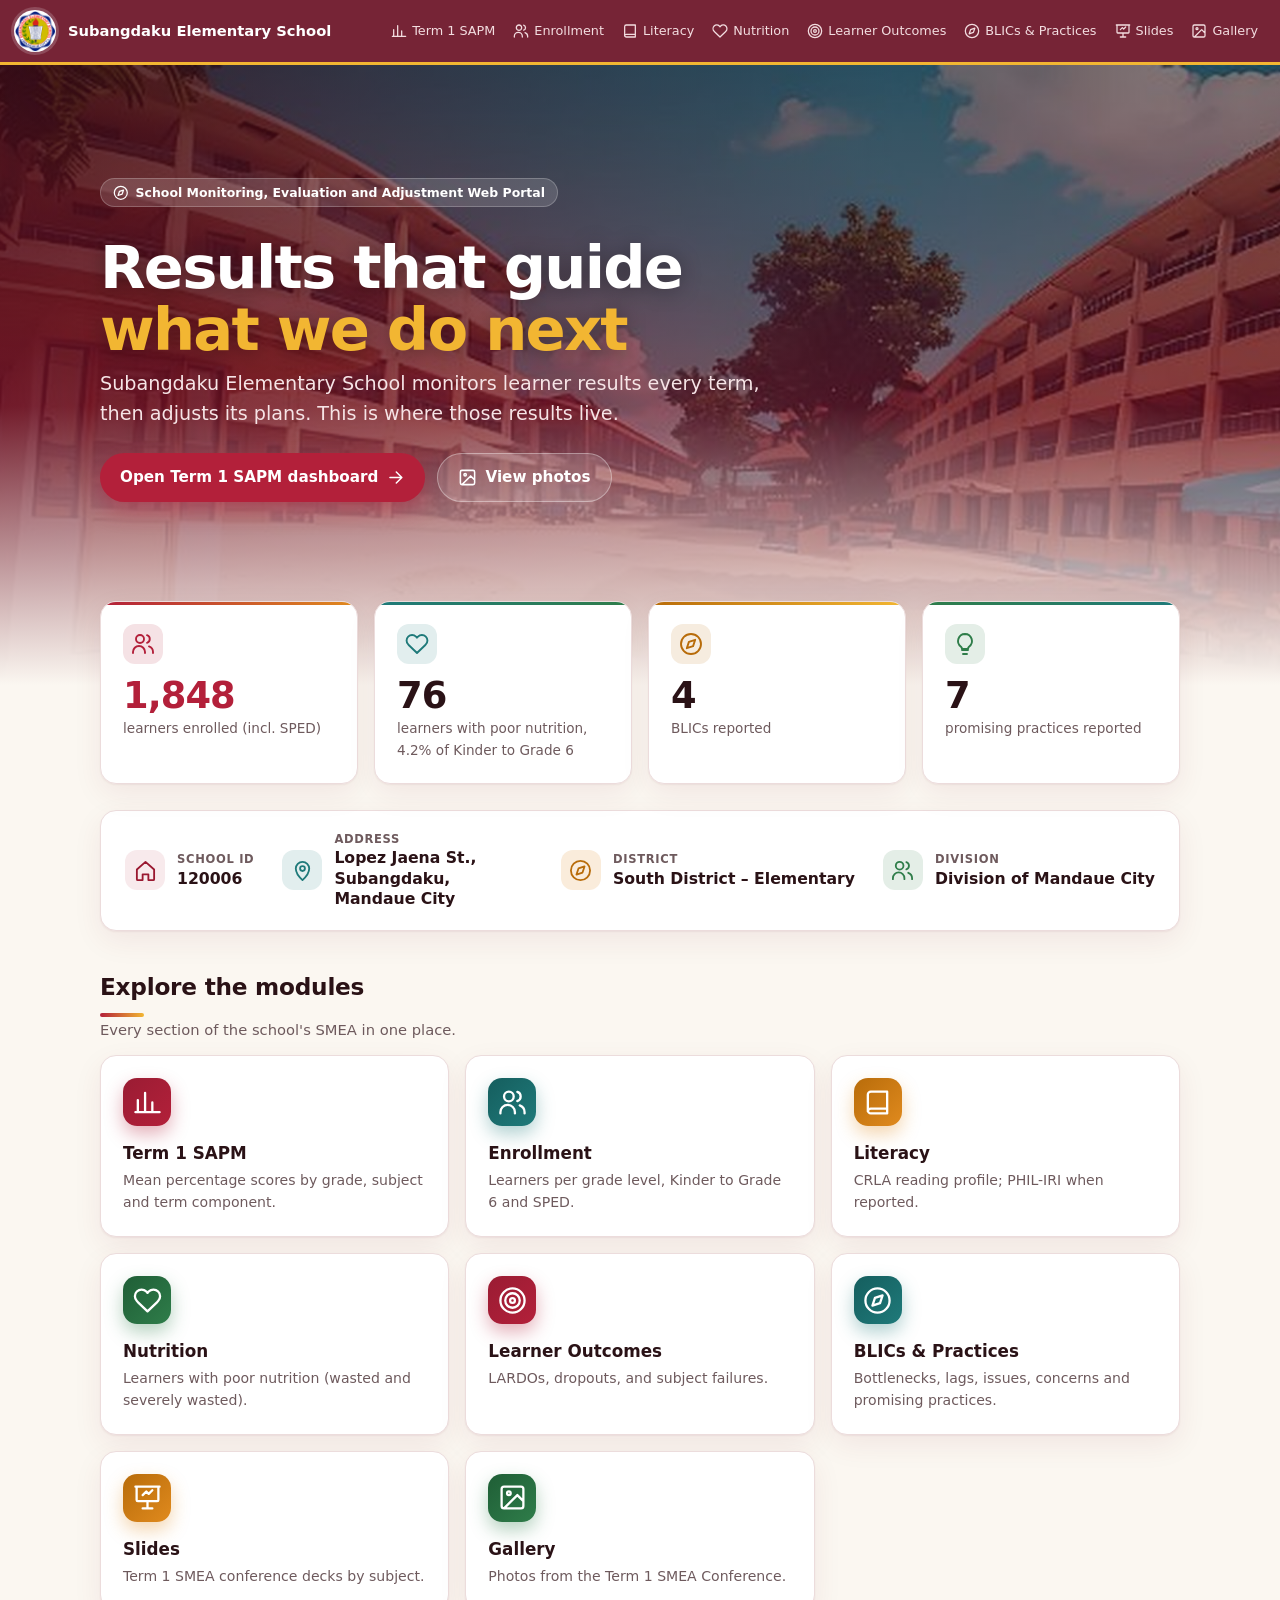
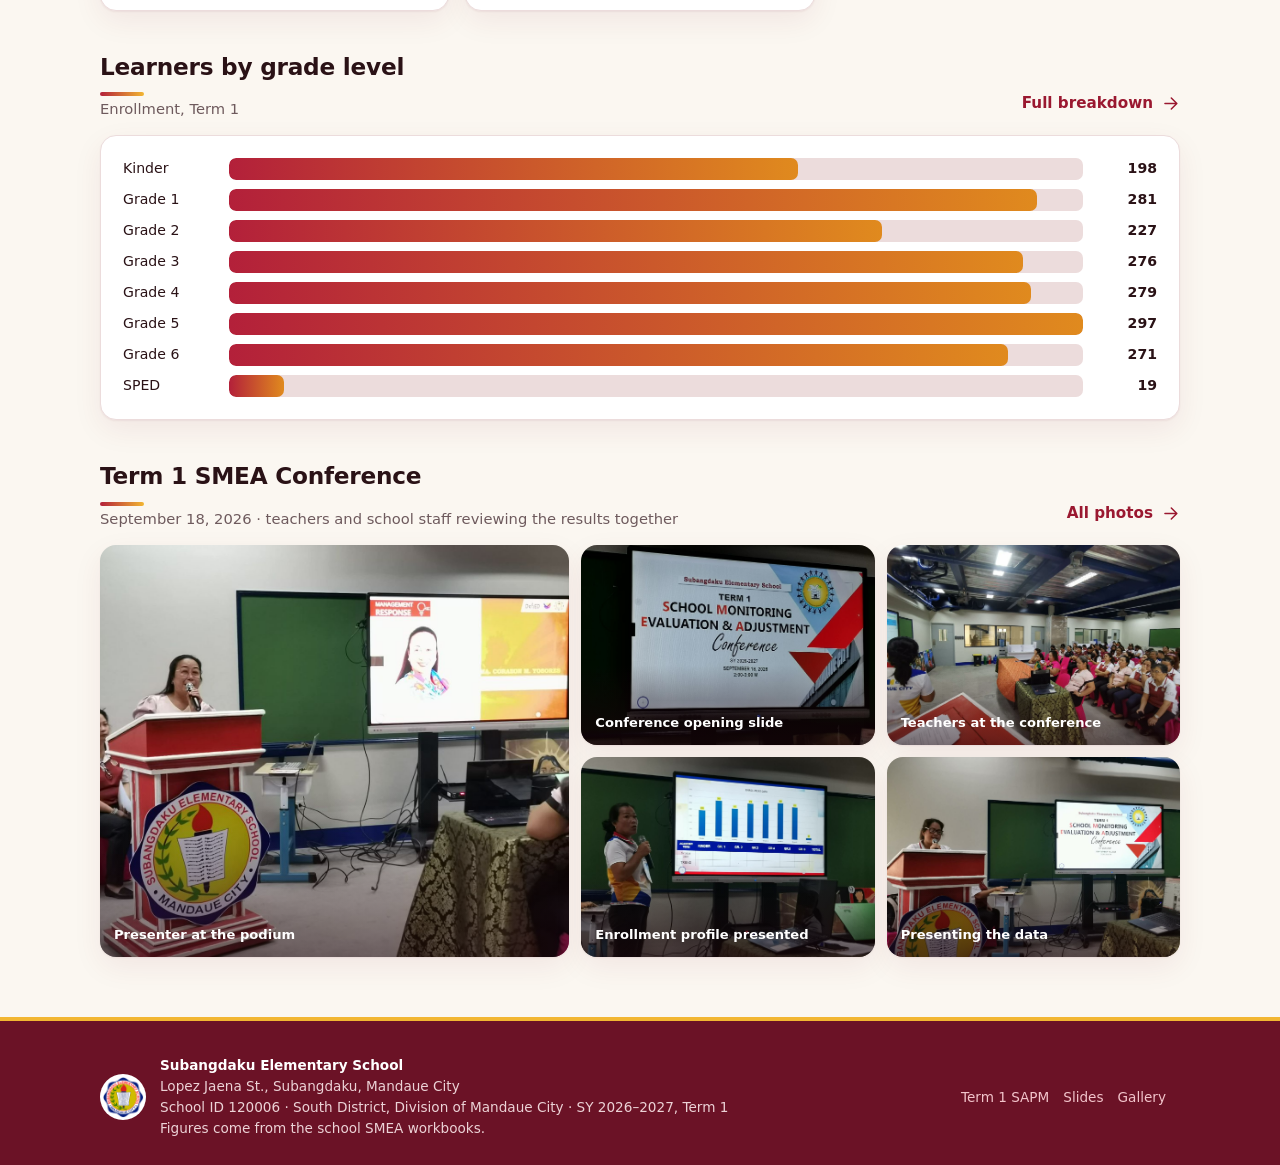
==== commit 8f6601f6: "Home: remove banner crest; label reads 'School Monitoring, Evaluation and Adjustment Web Portal' Co-" ====
--- a/index.html
+++ b/index.html
@@ -18,8 +18,8 @@
  ["image","Gallery","Photos from the Term 1 SMEA Conference.","gallery.html"]
 ];
 document.getElementById("banner").innerHTML=
- '<section class="banner" style="margin:0"><div class="wrap"><img class="crest" src="assets/logo.png" alt="Subangdaku Elementary School seal">'+
- '<div><span class="pill">'+U.icon("compass")+'School Monitoring, Evaluation and Adjustment</span></div>'+
+ '<section class="banner" style="margin:0"><div class="wrap">'+
+ '<div><span class="pill">'+U.icon("compass")+'School Monitoring, Evaluation and Adjustment Web Portal</span></div>'+
  '<h1>Results that guide <em>what we do next</em></h1>'+
  '<p class="lead">'+U.esc(D.school)+' monitors learner results every term, then adjusts its plans. This is where those results live.</p>'+
  '<div class="cta"><a class="btn pri" href="sapm/index.html">Open Term 1 SAPM dashboard '+U.icon("arrow")+'</a><a class="btn sec" href="gallery.html">'+U.icon("image")+' View photos</a></div></div></section>';
--- a/assets/style.css
+++ b/assets/style.css
@@ -1,13 +1,13 @@
 :root{
-  --navy:#0c3b2a; --navy-2:#176a4b; --emerald:#1a9a5b; --emerald-d:#127a47; --gold:#f2b632;
-  --bg:#f3f8f4; --card:#ffffff; --ink:#12281d; --mute:#566b5f; --line:#dce9e0;
-  --warn:#c2410c; --warn-bg:#fff4ec; --ok-bg:#e6f6ec; --glass:rgba(255,255,255,.78);
-  --c1:#c0392b; --c2:#e67e22; --c3:#e0b400; --c4:#2a9d8f; --c5:#6fb83f;
-  --radius:16px; --shadow:0 1px 2px rgba(12,59,42,.06),0 10px 30px rgba(12,59,42,.07);
-  --shadow-lg:0 2px 4px rgba(12,59,42,.08),0 18px 44px rgba(12,59,42,.14);
+  --navy:#6b1226; --navy-2:#9a1c33; --emerald:#b3203a; --emerald-d:#9a1830; --gold:#f2b632;
+  --bg:#fbf7f1; --card:#ffffff; --ink:#2a1216; --mute:#6e5a5d; --line:#ecdcdc;
+  --warn:#c2410c; --warn-bg:#fff4ec; --ok-bg:#f8eaec; --glass:rgba(255,255,255,.78);
+  --c1:#c0392b; --c2:#e67e22; --c3:#e0b400; --c4:#2a9d8f; --c5:#d4a017; --teal:#1f7a7a; --teal-d:#155e5e; --forest:#2f7d4a; --forest-d:#1f5e36; --amber:#e08a1e; --amber-d:#b86c0a;
+  --radius:16px; --shadow:0 1px 2px rgba(107,18,38,.06),0 10px 30px rgba(107,18,38,.07);
+  --shadow-lg:0 2px 4px rgba(107,18,38,.08),0 18px 44px rgba(107,18,38,.14);
 }
 @media (prefers-color-scheme:dark){
-  :root{--bg:#0a1812;--card:#102319;--ink:#e6f3ec;--mute:#9fbbab;--line:#21402f;--warn-bg:#3a2415;--ok-bg:#0f2f22;--navy:#06170f;--glass:rgba(16,35,25,.8)}
+  :root{--bg:#1a0d10;--card:#25141a;--ink:#f6e9ea;--mute:#c4a3a8;--line:#46262d;--warn-bg:#3a2415;--ok-bg:#3a1a22;--navy:#2a0a12;--glass:rgba(37,20,26,.8)}
 }
 *{box-sizing:border-box}
 html{scroll-behavior:smooth}
@@ -16,7 +16,7 @@
 svg.i{width:1.25em;height:1.25em;fill:none;stroke:currentColor;stroke-width:1.9;stroke-linecap:round;stroke-linejoin:round;flex:none;vertical-align:-.22em}
 
 /* header */
-.top{position:sticky;top:0;z-index:50;background:rgba(12,59,42,.92);backdrop-filter:blur(10px);-webkit-backdrop-filter:blur(10px);color:#fff;border-bottom:1px solid rgba(255,255,255,.08)}
+.top{position:sticky;top:0;z-index:50;background:rgba(107,18,38,.92);backdrop-filter:blur(10px);-webkit-backdrop-filter:blur(10px);color:#fff;border-bottom:1px solid rgba(255,255,255,.08)}
 .top .wrap{max-width:1360px;display:flex;align-items:center;justify-content:space-between;gap:14px;padding:10px 20px}
 .brand{display:flex;align-items:center;gap:12px;color:#fff;text-decoration:none;min-width:0}
 .brand .mark{width:42px;height:42px;border-radius:50%;background:#fff;display:grid;place-items:center;overflow:hidden;flex:none;box-shadow:0 0 0 3px rgba(255,255,255,.18)}
@@ -25,7 +25,7 @@
 .brand small{opacity:.78;font-size:.72rem;display:block;white-space:nowrap;overflow:hidden;text-overflow:ellipsis}
 nav{display:flex;gap:2px;overflow-x:auto;scrollbar-width:none}
 nav::-webkit-scrollbar{display:none}
-nav a{color:#d9efe3;text-decoration:none;padding:7px 11px;border-radius:999px;font-size:.84rem;white-space:nowrap;display:inline-flex;align-items:center;gap:6px;transition:background .2s,color .2s}
+nav a{color:#f3dde0;text-decoration:none;padding:7px 11px;border-radius:999px;font-size:.84rem;white-space:nowrap;display:inline-flex;align-items:center;gap:6px;transition:background .2s,color .2s}
 nav a svg{width:1.05em;height:1.05em}
 nav a:hover{background:rgba(255,255,255,.14)}
 nav a.on{background:#fff;color:var(--navy);font-weight:600}
@@ -40,10 +40,10 @@
 /* page hero banner */
 .hero{position:relative;margin:22px 0 6px;border-radius:22px;overflow:hidden;color:#fff;padding:34px 32px 36px;min-height:170px;background:var(--navy);box-shadow:var(--shadow-lg);isolation:isolate}
 .hero::before{content:"";position:absolute;inset:0;z-index:-2;background:var(--img) center 60%/cover;transform:scale(1.04);animation:kb 18s ease-in-out infinite alternate}
-.hero::after{content:"";position:absolute;inset:0;z-index:-1;background:linear-gradient(100deg,rgba(12,59,42,.95) 0%,rgba(12,59,42,.78) 48%,rgba(26,154,91,.35) 100%)}
+.hero::after{content:"";position:absolute;inset:0;z-index:-1;background:linear-gradient(100deg,rgba(107,18,38,.95) 0%,rgba(107,18,38,.78) 48%,rgba(179,32,58,.35) 100%)}
 .hero .ico{position:absolute;right:28px;top:50%;transform:translateY(-50%);opacity:.16;width:150px;height:150px;stroke-width:1.2}
 .hero h1{margin:0 0 6px;font-size:clamp(1.7rem,3.8vw,2.5rem);letter-spacing:-.02em;line-height:1.15}
-.hero p{margin:0;color:#d8efe2;max-width:62ch}
+.hero p{margin:0;color:#f3dde0;max-width:62ch}
 .pill{display:inline-flex;align-items:center;gap:7px;background:rgba(255,255,255,.14);color:#fff;border:1px solid rgba(255,255,255,.22);border-radius:999px;padding:4px 12px;font-size:.78rem;font-weight:600;margin-bottom:12px}
 .hero>*:not(.ico){animation:rise .8s cubic-bezier(.2,.7,.2,1) both}
 .hero h1{animation-delay:.12s!important}.hero p{animation-delay:.24s!important}
@@ -51,24 +51,24 @@
 /* hero with a real photo behind it */
 .hero.photo{min-height:300px;display:flex;flex-direction:column;justify-content:flex-end}
 .hero.photo::before{background:var(--img) var(--pos,center 35%)/cover}
-.hero.photo::after{background:linear-gradient(0deg,rgba(12,59,42,.94) 0%,rgba(12,59,42,.62) 42%,rgba(12,59,42,.08) 100%)}
+.hero.photo::after{background:linear-gradient(0deg,rgba(107,18,38,.94) 0%,rgba(107,18,38,.62) 42%,rgba(107,18,38,.08) 100%)}
 .hero.photo .ico{display:none}
 
 /* home banner */
 .banner{position:relative;color:#fff;min-height:min(78vh,620px);display:flex;align-items:center;overflow:hidden;isolation:isolate;background:var(--navy)}
 .banner::before{content:"";position:absolute;inset:0;z-index:-2;background:url(facade.jpg) center 55%/cover;animation:kb 22s ease-in-out infinite alternate}
-.banner::after{content:"";position:absolute;inset:0;z-index:-1;background:linear-gradient(180deg,rgba(5,26,18,.55) 0%,rgba(12,59,42,.62) 55%,var(--bg) 100%),linear-gradient(90deg,rgba(12,59,42,.7),rgba(12,59,42,0) 70%)}
+.banner::after{content:"";position:absolute;inset:0;z-index:-1;background:linear-gradient(180deg,rgba(30,6,12,.55) 0%,rgba(107,18,38,.62) 55%,var(--bg) 100%),linear-gradient(90deg,rgba(107,18,38,.7),rgba(107,18,38,0) 70%)}
 .banner .wrap{padding-top:50px;padding-bottom:120px;width:100%}
 .banner .crest{width:92px;height:92px;border-radius:50%;background:#fff;padding:5px;box-shadow:0 10px 30px rgba(0,0,0,.35),0 0 0 6px rgba(255,255,255,.2);animation:float 5s ease-in-out infinite,pop .9s cubic-bezier(.3,1.4,.5,1) both}
 .banner h1{margin:18px 0 8px;font-size:clamp(2rem,5.6vw,3.7rem);line-height:1.05;letter-spacing:-.03em;max-width:15ch;text-shadow:0 2px 20px rgba(0,0,0,.35)}
 .banner h1 em{font-style:normal;color:var(--gold)}
-.banner p.lead{margin:0 0 24px;font-size:clamp(1rem,2vw,1.2rem);max-width:56ch;color:#e4f3ea}
+.banner p.lead{margin:0 0 24px;font-size:clamp(1rem,2vw,1.2rem);max-width:56ch;color:#f6e4e6}
 .banner .pill{animation:rise .8s .1s both}
 .banner h1{animation:rise .9s .2s both}.banner p.lead{animation:rise .9s .35s both}.banner .cta{animation:rise .9s .5s both}
 .cta{display:flex;gap:12px;flex-wrap:wrap}
 .btn{display:inline-flex;align-items:center;gap:8px;padding:12px 20px;border-radius:999px;font-weight:600;text-decoration:none;font-size:.95rem;transition:transform .2s,box-shadow .2s,background .2s}
-.btn.pri{background:var(--emerald);color:#fff;box-shadow:0 8px 22px rgba(26,154,91,.45)}
-.btn.pri:hover{background:#22b86b;transform:translateY(-2px)}
+.btn.pri{background:var(--emerald);color:#fff;box-shadow:0 8px 22px rgba(179,32,58,.45)}
+.btn.pri:hover{background:#d03a52;transform:translateY(-2px)}
 .btn.sec{background:rgba(255,255,255,.14);color:#fff;border:1px solid rgba(255,255,255,.35);backdrop-filter:blur(6px)}
 .btn.sec:hover{background:rgba(255,255,255,.26);transform:translateY(-2px)}
 .pull{margin-top:-84px;position:relative;z-index:2}
@@ -93,7 +93,7 @@
 .sec-h p{margin:2px 0 0;color:var(--mute);font-size:.92rem}
 .tile{display:block;text-decoration:none;color:inherit;transition:transform .25s,border-color .25s,box-shadow .25s;position:relative;overflow:hidden}
 .tile:hover{transform:translateY(-5px);border-color:var(--emerald);box-shadow:var(--shadow-lg)}
-.tile .ic{width:48px;height:48px;border-radius:14px;display:grid;place-items:center;font-size:1.45rem;color:#fff;background:linear-gradient(135deg,var(--navy-2),var(--emerald));box-shadow:0 8px 18px rgba(26,154,91,.28);transition:transform .3s}
+.tile .ic{width:48px;height:48px;border-radius:14px;display:grid;place-items:center;font-size:1.45rem;color:#fff;background:linear-gradient(135deg,var(--navy-2),var(--emerald));box-shadow:0 8px 18px rgba(179,32,58,.28);transition:transform .3s}
 .tile:hover .ic{transform:rotate(-6deg) scale(1.08)}
 .tile h3{margin:14px 0 4px;font-size:1.05rem}
 .tile p{margin:0;color:var(--mute);font-size:.88rem}
@@ -109,7 +109,7 @@
 .band a:first-child{grid-row:span 2}
 .band img{width:100%;height:100%;object-fit:cover;display:block;transition:transform .6s}
 .band a:hover img{transform:scale(1.07)}
-.band a::after{content:"";position:absolute;inset:0;background:linear-gradient(180deg,transparent 60%,rgba(5,26,18,.55))}
+.band a::after{content:"";position:absolute;inset:0;background:linear-gradient(180deg,transparent 60%,rgba(30,6,12,.55))}
 .band figcaption,.band span.cap{position:absolute;left:14px;bottom:12px;z-index:1;color:#fff;font-size:.82rem;font-weight:600}
 @media(max-width:720px){.band{grid-template-columns:1fr 1fr;grid-template-rows:180px 150px 150px}.band a:first-child{grid-row:auto;grid-column:span 2}}
 
@@ -156,15 +156,15 @@
 .lb button{position:absolute;background:rgba(255,255,255,.14);color:#fff;border:0;width:46px;height:46px;border-radius:50%;font-size:1.4rem;cursor:pointer}
 .lb button:hover{background:rgba(255,255,255,.3)}
 .lb .x{top:18px;right:18px}.lb .p{left:18px;top:50%}.lb .nx{right:18px;top:50%}
-.lb .cap{position:absolute;bottom:18px;left:0;right:0;text-align:center;color:#d9efe3;font-size:.9rem}
+.lb .cap{position:absolute;bottom:18px;left:0;right:0;text-align:center;color:#f3dde0;font-size:.9rem}
 
 /* footer */
-footer.site{margin-top:60px;background:var(--navy);color:#cfe6d9;padding:34px 0 26px;font-size:.85rem}
+footer.site{margin-top:60px;background:var(--navy);color:#ecd2d6;padding:34px 0 26px;font-size:.85rem}
 footer.site .wrap{display:flex;gap:22px;align-items:center;flex-wrap:wrap;justify-content:space-between}
 footer.site img{width:46px;height:46px;border-radius:50%;background:#fff;padding:2px}
 footer.site .fl{display:flex;gap:14px;align-items:center}
 footer.site b{color:#fff;display:block}
-footer.site a{color:#a8ecc4;text-decoration:none;margin-right:14px}
+footer.site a{color:#f2c4cb;text-decoration:none;margin-right:14px}
 footer.site a:hover{text-decoration:underline}
 
 /* motion */
@@ -193,3 +193,35 @@
 .profile b{display:block;font-size:.98rem;line-height:1.3}
 @media(max-width:560px){.profile .pf.wide{grid-column:auto}}
 @media(min-width:1000px){.profile{grid-template-columns:auto minmax(0,1.5fr) auto auto;gap:18px 28px}.profile .pf.wide{grid-column:auto}}
+
+/* complementary accents: teal, forest green and amber alongside maroon */
+.tile{--tc:var(--emerald);--tc2:var(--navy-2)}
+.tile:nth-child(4n+2){--tc:var(--teal);--tc2:var(--teal-d)}
+.tile:nth-child(4n+3){--tc:var(--amber);--tc2:var(--amber-d)}
+.tile:nth-child(4n+4){--tc:var(--forest);--tc2:var(--forest-d)}
+.tile .ic{background:linear-gradient(135deg,var(--tc2),var(--tc));box-shadow:0 8px 18px color-mix(in srgb,var(--tc) 35%,transparent)}
+.tile:hover{border-color:var(--tc)}.tile:hover .go{color:var(--tc)}
+.stat{--sc:var(--emerald);--sc2:var(--amber)}
+.stat:nth-child(2){--sc:var(--teal);--sc2:var(--forest)}
+.stat:nth-child(3){--sc:var(--amber-d);--sc2:var(--gold)}
+.stat:nth-child(4){--sc:var(--forest);--sc2:var(--teal)}
+.stat::after{background:linear-gradient(90deg,var(--sc),var(--sc2))}
+.stat .si{background:color-mix(in srgb,var(--sc) 13%,var(--card));color:var(--sc)}
+.stat.accent .n{color:var(--sc)}
+.bar .fill{background:linear-gradient(90deg,var(--emerald),var(--amber))}
+.profile .pf:nth-child(2) .pi{background:color-mix(in srgb,var(--teal) 13%,var(--card));color:var(--teal)}
+.profile .pf:nth-child(3) .pi{background:color-mix(in srgb,var(--amber) 16%,var(--card));color:var(--amber-d)}
+.profile .pf:nth-child(4) .pi{background:color-mix(in srgb,var(--forest) 13%,var(--card));color:var(--forest)}
+.sec-h h2::after{content:"";display:block;width:44px;height:4px;border-radius:4px;margin-top:8px;background:linear-gradient(90deg,var(--emerald),var(--gold))}
+.top{border-bottom:3px solid var(--gold)}
+/* each page gets its own accent on the banner */
+body[data-page=enrollment]{--pg:rgba(31,122,122,.5)}
+body[data-page=literacy]{--pg:rgba(224,138,30,.5)}
+body[data-page=nutrition]{--pg:rgba(47,125,74,.5)}
+body[data-page=outcomes]{--pg:rgba(179,32,58,.45)}
+body[data-page=slides]{--pg:rgba(31,122,122,.5)}
+body[data-page=gallery]{--pg:rgba(224,138,30,.5)}
+.hero:not(.photo)::after{background:linear-gradient(100deg,rgba(107,18,38,.94) 0%,rgba(107,18,38,.72) 48%,var(--pg,rgba(179,32,58,.4)) 100%)}
+.hero:not(.photo) .pill{background:rgba(255,255,255,.16)}
+.tag.live{background:color-mix(in srgb,var(--forest) 14%,var(--card));color:var(--forest-d)}
+footer.site{border-top:4px solid var(--gold)}
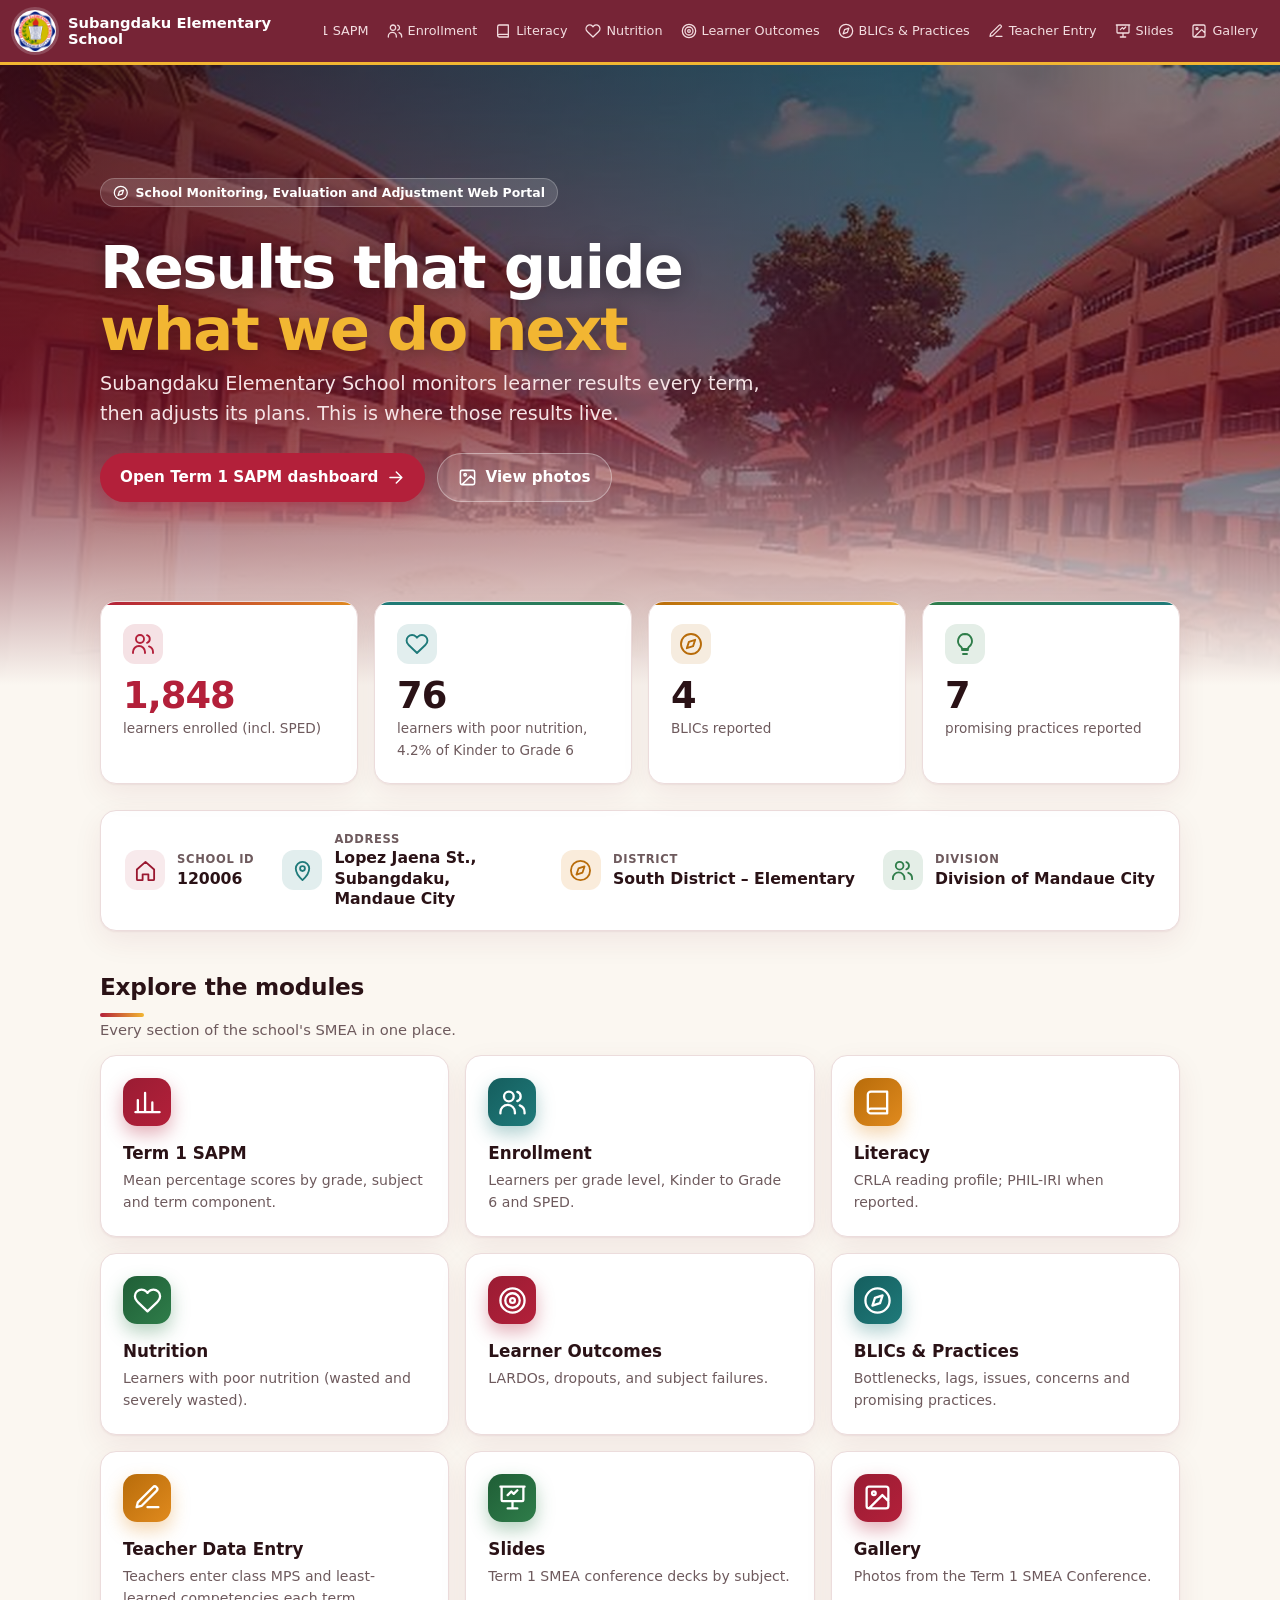
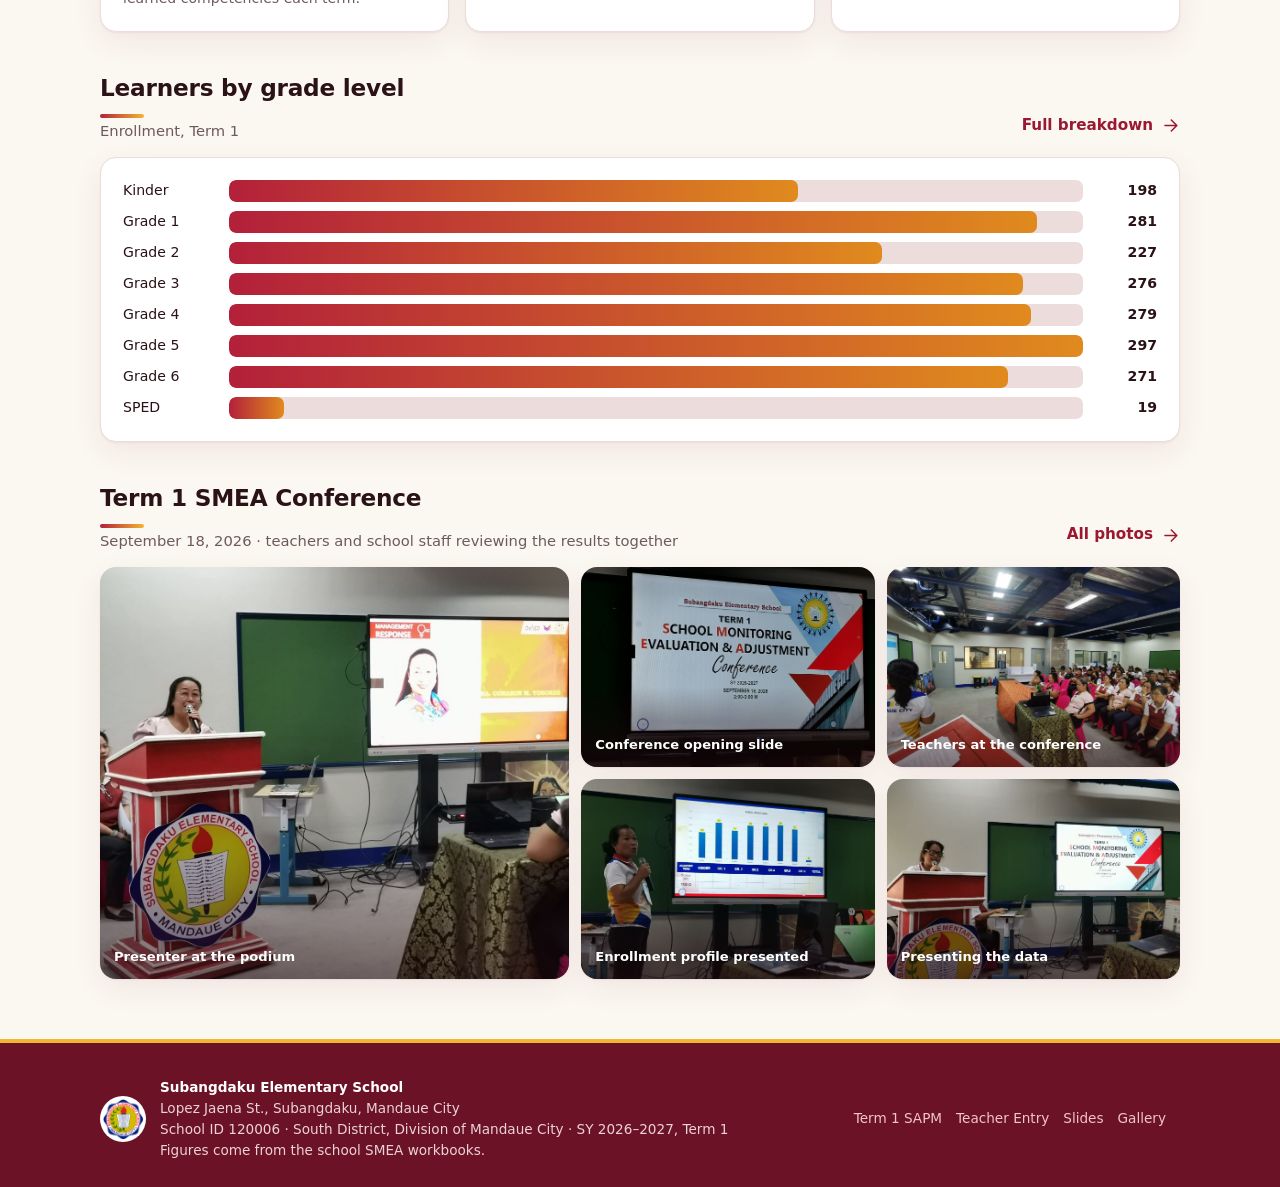
==== commit d08012fb: "Add Teacher Data Entry module (class MPS and least-learned competencies) New entry/ module: Teacher " ====
--- a/index.html
+++ b/index.html
@@ -14,6 +14,7 @@
  ["heart","Nutrition","Learners with poor nutrition (wasted and severely wasted).","nutrition.html"],
  ["target","Learner Outcomes","LARDOs, dropouts, and subject failures.","outcomes.html"],
  ["compass","BLICs & Practices","Bottlenecks, lags, issues, concerns and promising practices.","practices.html"],
+ ["edit","Teacher Data Entry","Teachers enter class MPS and least-learned competencies each term.","entry/index.html"],
  ["slides","Slides","Term 1 SMEA conference decks by subject.","slides.html"],
  ["image","Gallery","Photos from the Term 1 SMEA Conference.","gallery.html"]
 ];
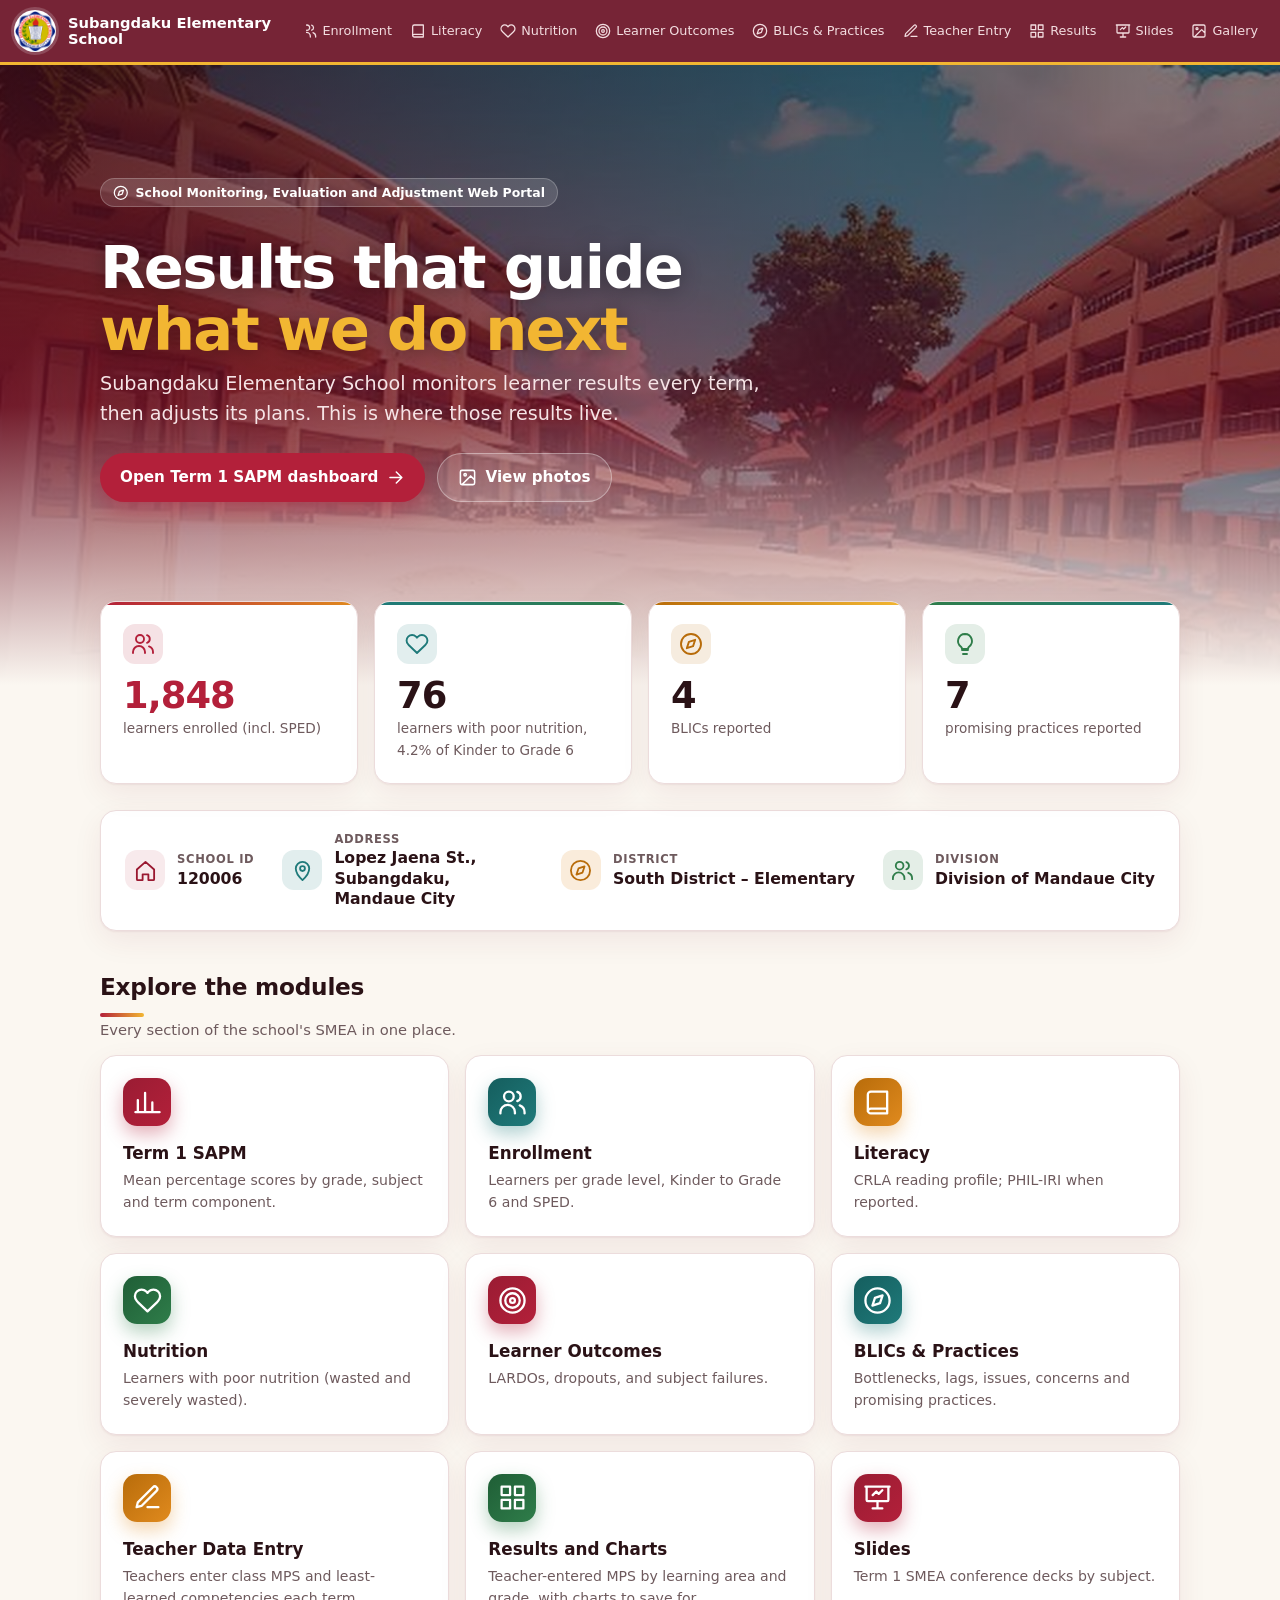
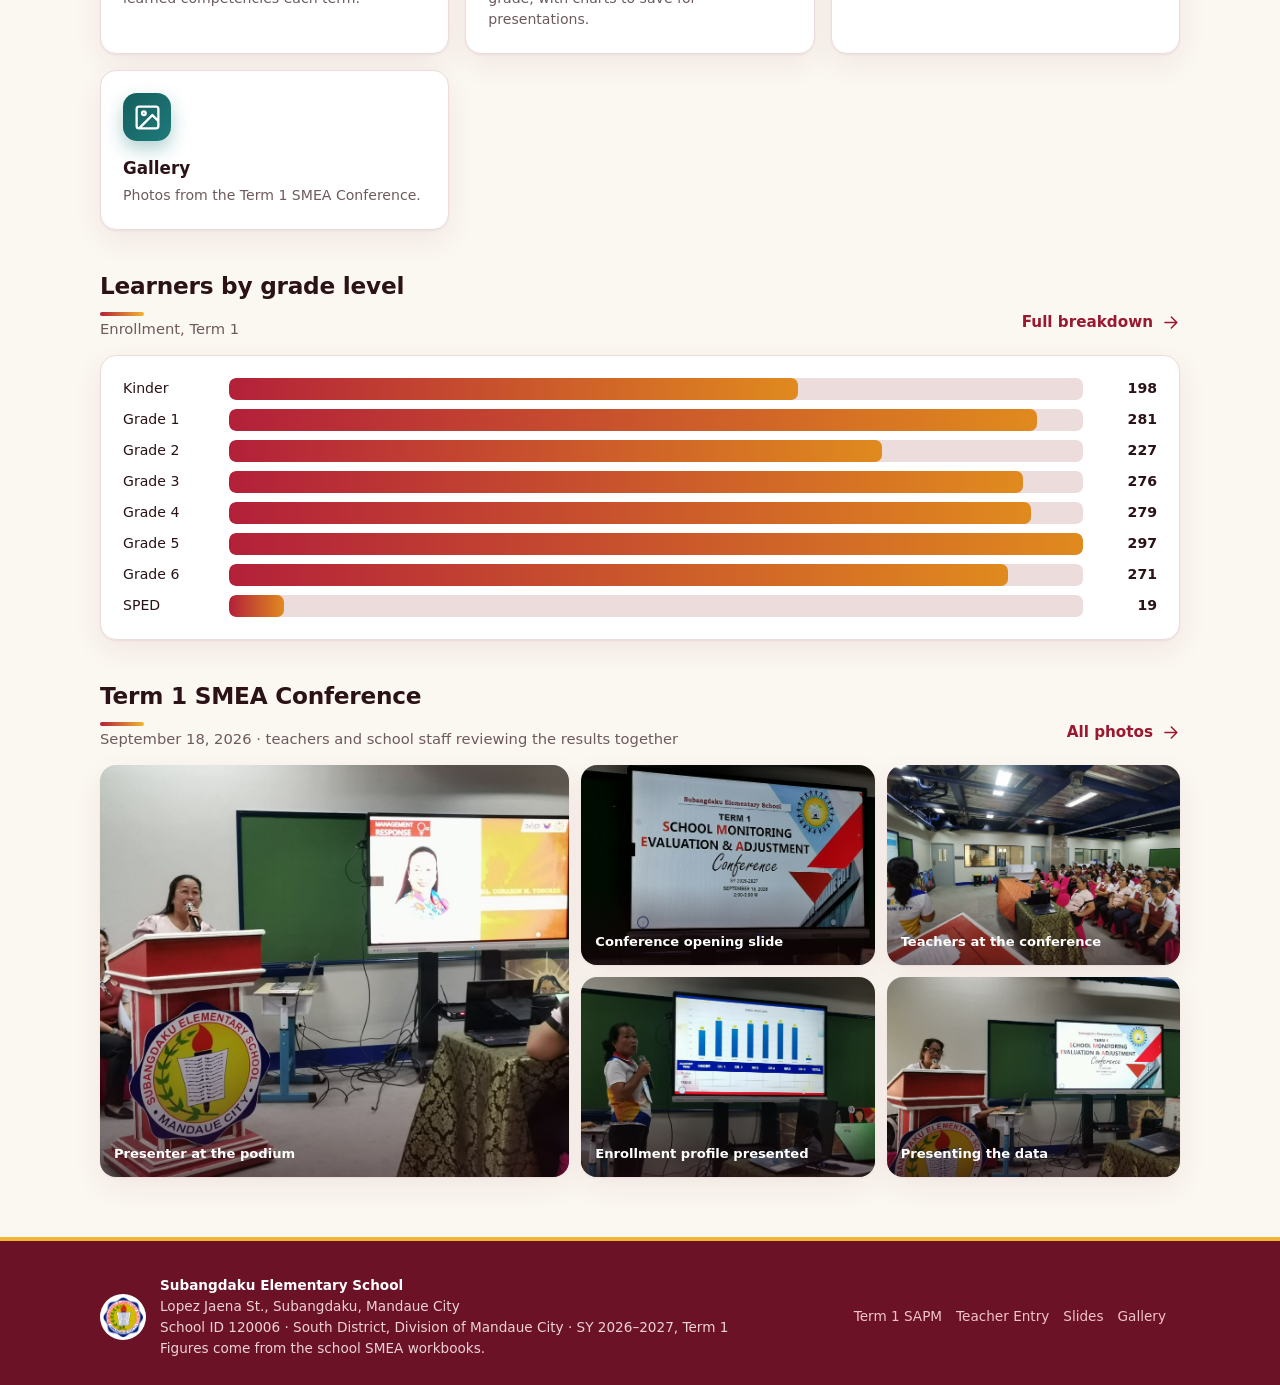
==== commit 900331d8: "Add Results and Charts page with coordinator on/off switch Mirrors the Cabancalan I ES SMEA portal: " ====
--- a/index.html
+++ b/index.html
@@ -15,6 +15,7 @@
  ["target","Learner Outcomes","LARDOs, dropouts, and subject failures.","outcomes.html"],
  ["compass","BLICs & Practices","Bottlenecks, lags, issues, concerns and promising practices.","practices.html"],
  ["edit","Teacher Data Entry","Teachers enter class MPS and least-learned competencies each term.","entry/index.html"],
+ ["grid","Results and Charts","Teacher-entered MPS by learning area and grade, with charts to save for presentations.","results.html"],
  ["slides","Slides","Term 1 SMEA conference decks by subject.","slides.html"],
  ["image","Gallery","Photos from the Term 1 SMEA Conference.","gallery.html"]
 ];
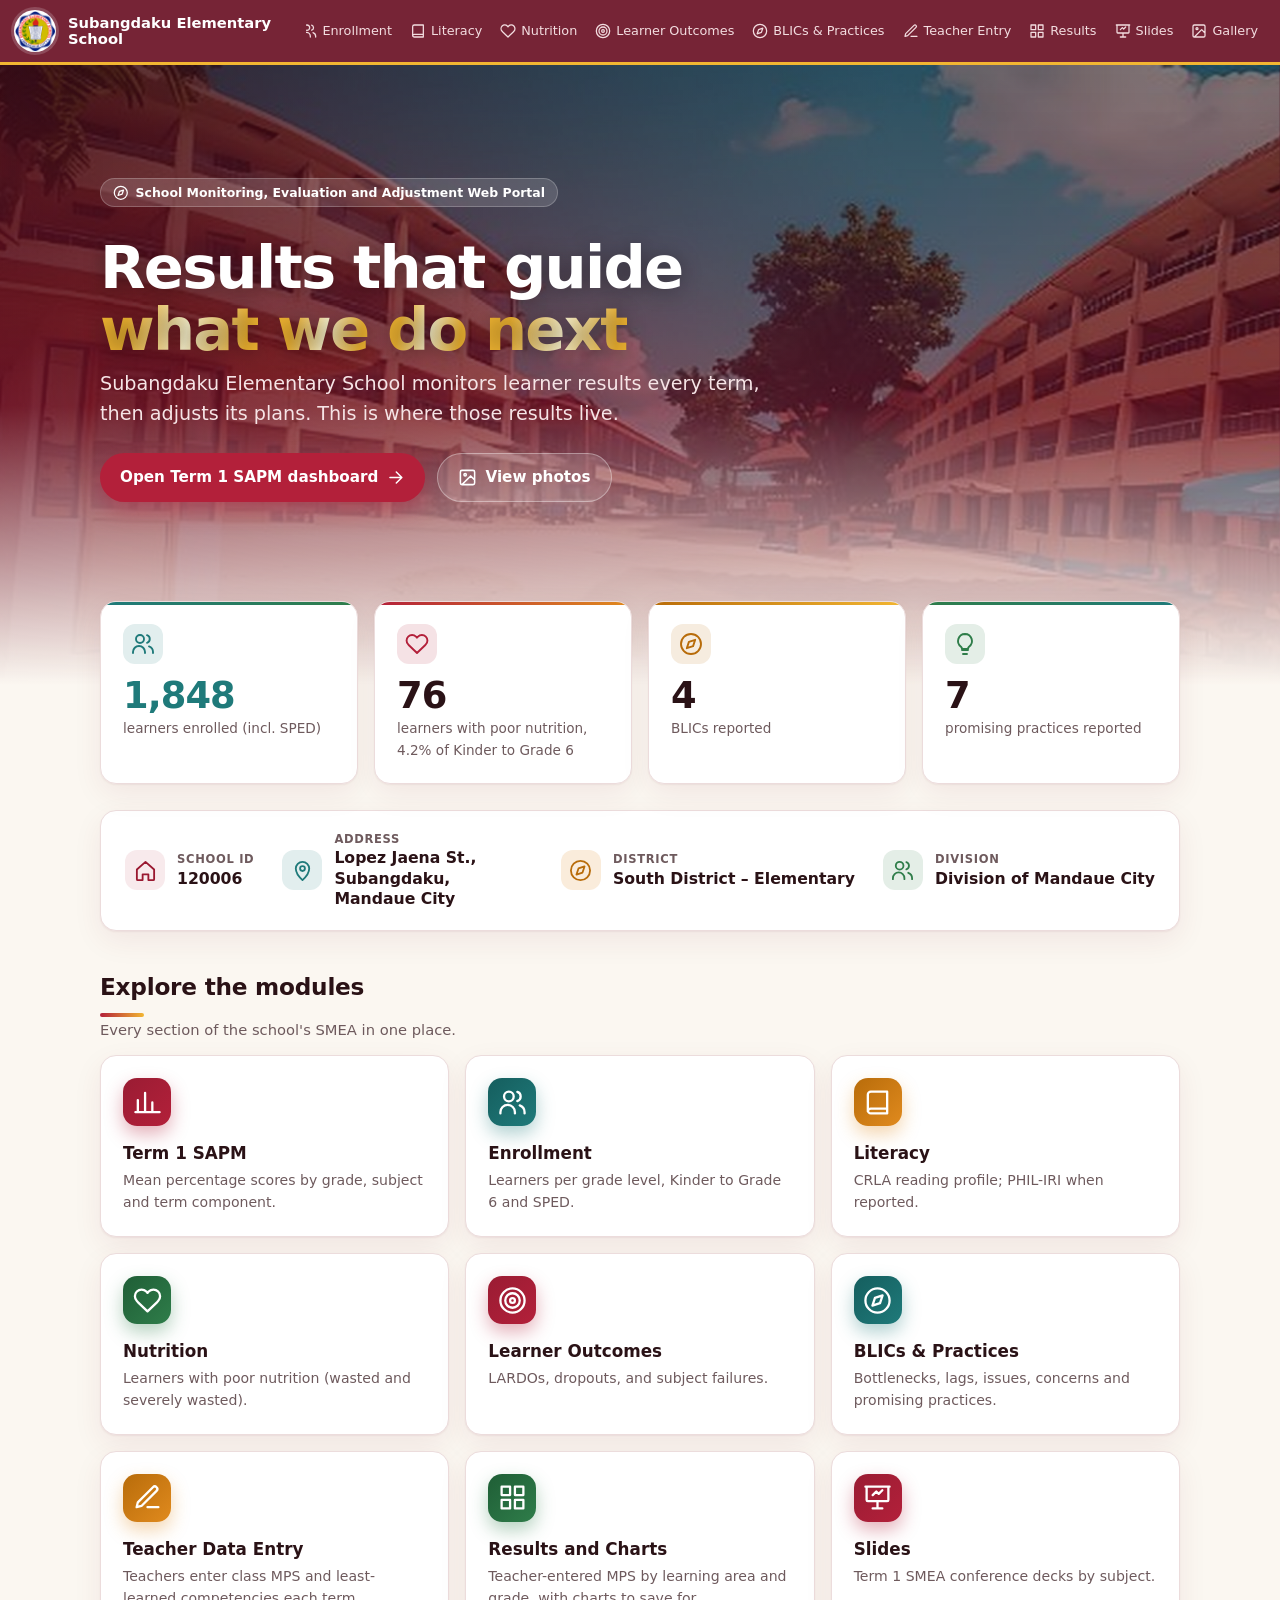
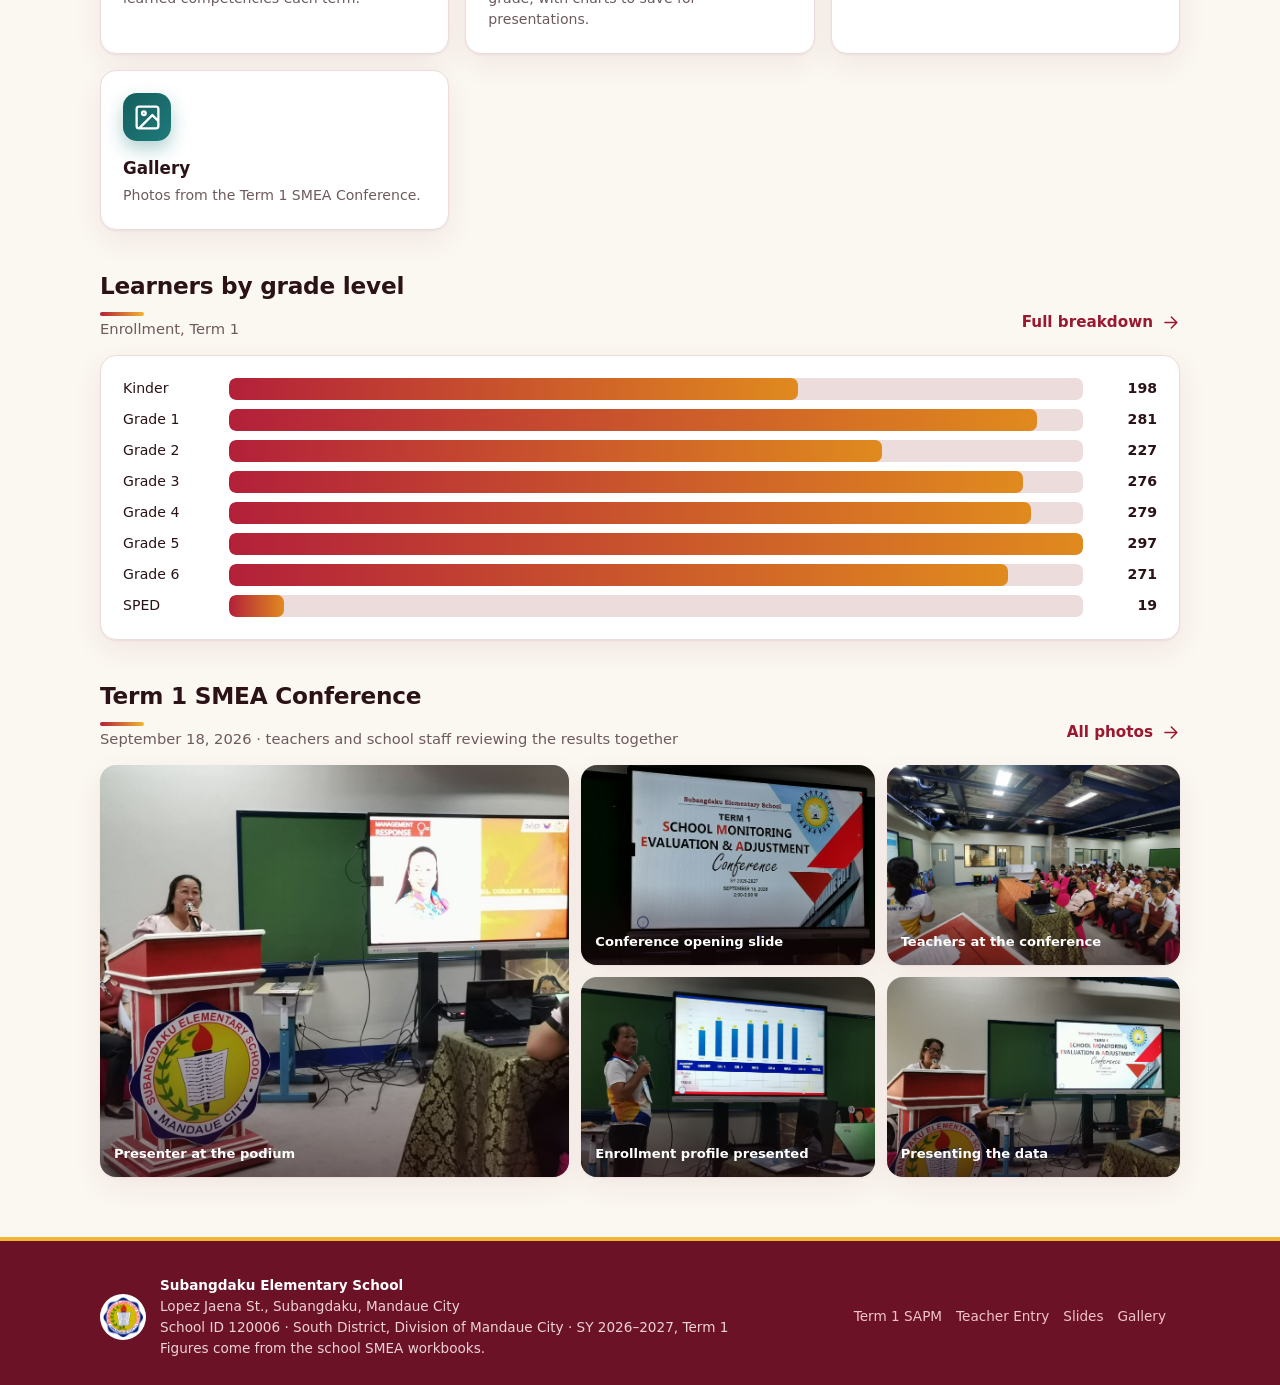
==== commit 6239f2b8: "Show EPP as EPP/TLE, animate home banner on load, teal enrollment number" ====
--- a/index.html
+++ b/index.html
@@ -25,6 +25,10 @@
  '<h1>Results that guide <em>what we do next</em></h1>'+
  '<p class="lead">'+U.esc(D.school)+' monitors learner results every term, then adjusts its plans. This is where those results live.</p>'+
  '<div class="cta"><a class="btn pri" href="sapm/index.html">Open Term 1 SAPM dashboard '+U.icon("arrow")+'</a><a class="btn sec" href="gallery.html">'+U.icon("image")+' View photos</a></div></div></section>';
+(function(){var h=document.querySelector(".banner h1"),i=0;if(!h)return;
+ (function wrap(n){[].slice.call(n.childNodes).forEach(function(c){
+  if(c.nodeType===3){var f=document.createDocumentFragment();c.textContent.split(/(\s+)/).forEach(function(t){if(!t)return;if(/^\s+$/.test(t)){f.appendChild(document.createTextNode(" "))}else{var sp=document.createElement("span");sp.className="w";sp.style.setProperty("--i",i++);sp.textContent=t;f.appendChild(sp)}});n.replaceChild(f,c)}
+  else if(c.nodeType===1)wrap(c)})})(h)})();
 document.getElementById("app").innerHTML=
  '<section class="grid g4 pull">'+
   U.stat(U.fmt(D.enrollment.total),"learners enrolled (incl. SPED)","accent","users")+
--- a/assets/style.css
+++ b/assets/style.css
@@ -225,3 +225,21 @@
 .hero:not(.photo) .pill{background:rgba(255,255,255,.16)}
 .tag.live{background:color-mix(in srgb,var(--forest) 14%,var(--card));color:var(--forest-d)}
 footer.site{border-top:4px solid var(--gold)}
+
+/* enrollment number: calm teal instead of red (red reads as negative) */
+.stat:first-child{--sc:var(--teal);--sc2:var(--forest)}
+.stat:nth-child(2){--sc:var(--emerald);--sc2:var(--amber)}
+
+/* home banner: load animation (photo reveal, word-by-word headline, shimmer, crest glow) */
+.banner::before{animation:kb 22s ease-in-out infinite alternate,imgIn 1.8s cubic-bezier(.2,.7,.2,1) both}
+.banner::after{animation:fade 1.4s ease-out both}
+@keyframes imgIn{from{opacity:0;filter:blur(16px) saturate(.6);scale:1.22}to{opacity:1;filter:none;scale:1}}
+@keyframes wordIn{from{opacity:0;transform:translateY(.6em) rotate(2deg);filter:blur(6px)}to{opacity:1;transform:none;filter:none}}
+@keyframes shine{0%{background-position:120% 0}100%{background-position:-120% 0}}
+@keyframes ring{0%{box-shadow:0 10px 30px rgba(0,0,0,.35),0 0 0 6px rgba(255,255,255,.2)}50%{box-shadow:0 10px 30px rgba(0,0,0,.35),0 0 0 14px rgba(255,255,255,.06)}100%{box-shadow:0 10px 30px rgba(0,0,0,.35),0 0 0 6px rgba(255,255,255,.2)}}
+.banner h1{animation:none}
+.banner h1 .w{display:inline-block;opacity:0;animation:wordIn .8s cubic-bezier(.2,.7,.2,1) forwards;animation-delay:calc(.35s + var(--i)*.09s)}
+.banner h1 em .w{background:linear-gradient(100deg,var(--gold) 35%,#fff7cf 50%,var(--gold) 65%) 120% 0/250% 100%;-webkit-background-clip:text;background-clip:text;-webkit-text-fill-color:transparent;animation:wordIn .8s cubic-bezier(.2,.7,.2,1) forwards,shine 2.6s ease-in-out forwards;animation-delay:calc(.35s + var(--i)*.09s),1.4s}
+.banner .crest{animation:float 5s ease-in-out infinite,pop .9s cubic-bezier(.3,1.4,.5,1) both,ring 3.2s 1s ease-in-out 3}
+.banner p.lead{animation-delay:1.1s}.banner .cta{animation-delay:1.35s}
+@media(prefers-reduced-motion:reduce){.banner h1 .w{opacity:1}.banner h1 em .w{-webkit-text-fill-color:var(--gold);background:none}}
